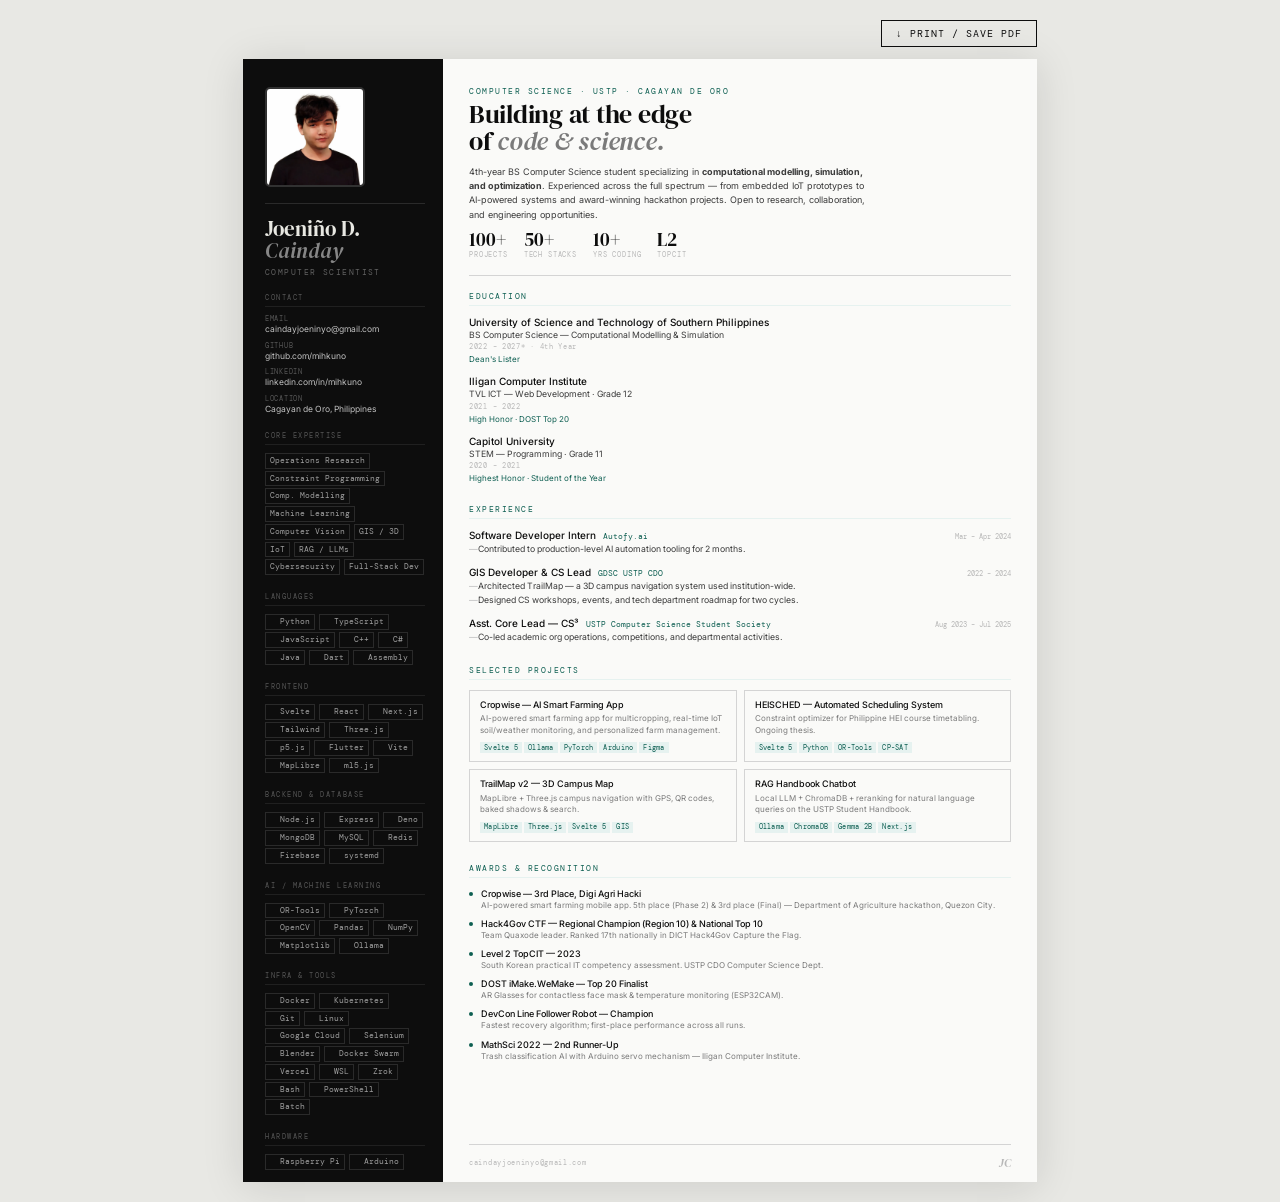
==== resume.html @ 8b51c8b5 "feat: add resume and stack" ====
<!DOCTYPE html>
<html lang="en">
<head>
<meta charset="UTF-8"/>
<meta name="viewport" content="width=device-width, initial-scale=1.0"/>
<title>Joeniño D. Cainday — Resume</title>
<!-- Favicon -->
  <link rel="icon" type="image/svg+xml" href="https://cdn.simpleicons.org/opslevel/black/white">

<link rel="preconnect" href="https://fonts.googleapis.com">
<link rel="preconnect" href="https://fonts.gstatic.com" crossorigin>
<link href="https://fonts.googleapis.com/css2?family=DM+Serif+Display:ital@0;1&family=DM+Mono:wght@300;400;500&family=Inter:wght@300;400;500;600&display=swap" rel="stylesheet">
<style>
  *, *::before, *::after { box-sizing: border-box; margin: 0; padding: 0; }
  :root {
    --ink: #0d0d0d;
    --ink-mid: #3a3a3a;
    --ink-soft: #7a7a7a;
    --ink-faint: #b8b8b8;
    --rule: #d4d4d4;
    --accent: #1a1a1a;
    --teal: #0e5f52;
    --teal-light: #e6f2f0;
    --paper: #fafaf8;
    --ff-serif: 'DM Serif Display', Georgia, serif;
--ff-sans: 'Inter', sans-serif;    --ff-mono: 'DM Mono', monospace;
  }
  @media print {
    @page { margin: 0; size: A4 portrait; }
    body { -webkit-print-color-adjust: exact; print-color-adjust: exact; }
    .no-print { display: none !important; }
    .page { box-shadow: none; height: 1050px !important; overflow: hidden; }
  }
  html { font-size: 10px; }
  body {
    background: #e8e8e4;
    font-family: var(--ff-sans);
    color: var(--ink);
    min-height: 100vh;
    display: flex;
    flex-direction: column;
    align-items: center;
    padding: 20px 10px;
    gap: 12px;
  }
  .util-bar {
    width: 794px;
    max-width: 100%;
    display: flex;
    justify-content: flex-end;
    gap: 10px;
  }
  .util-btn {
    font-family: var(--ff-mono);
    font-size: 10px;
    letter-spacing: 0.1em;
    text-transform: uppercase;
    padding: 6px 14px;
    border: 1px solid var(--ink);
    background: transparent;
    cursor: pointer;
    color: var(--ink);
    transition: background 0.15s, color 0.15s;
  }
  .util-btn:hover { background: var(--ink); color: #fff; }
  .page {
    width: 794px;
    max-width: 100%;
    height: 1123px;
    background: var(--paper);
    display: grid;
    grid-template-columns: 200px 1fr;
    position: relative;
    box-shadow: 0 4px 40px rgba(0,0,0,0.12);
    overflow: hidden;
  }
  .col-left {
    background: var(--ink);
    color: #e8e8e2;
    padding: 28px 18px 28px 22px;
    display: flex;
    flex-direction: column;
    gap: 16px;
  }
  .avatar-wrap {
    width: 100px;
    height: 100px;
    border-radius: 5px;
    /* border-radius: 50%; */
    overflow: hidden;
    border: 2px solid rgba(255,255,255,0.15);
    flex-shrink: 0;
  }
  .avatar-wrap img {
    width: 100%;
    height: 100%;
    object-fit: cover;
    display: block;
  }
  .name-block { border-top: 1px solid rgba(255,255,255,0.12); padding-top: 14px; }
  .name-first {
    font-family: var(--ff-serif);
    font-size: 21px;
    line-height: 1.05;
    font-weight: 400;
  }
  .name-last {
    font-family: var(--ff-serif);
    font-style: italic;
    font-size: 21px;
    line-height: 1.05;
    color: rgba(255,255,255,0.5);
  }
  .name-role {
    font-family: var(--ff-mono);
    font-size: 8px;
    letter-spacing: 0.18em;
    text-transform: uppercase;
    color: rgba(255,255,255,0.35);
    margin-top: 5px;
  }
  .l-section { display: flex; flex-direction: column; gap: 5px; }
  .l-label {
    font-family: var(--ff-mono);
    font-size: 7px;
    letter-spacing: 0.22em;
    text-transform: uppercase;
    color: rgba(255,255,255,0.3);
    border-bottom: 1px solid rgba(255,255,255,0.08);
    padding-bottom: 4px;
    margin-bottom: 2px;
  }

.skill-tag-l img {
  width: 7px;
  height: 7px;
}
  .contact-item { display: flex; flex-direction: column; gap: 1px; }
  .contact-key {
    font-family: var(--ff-mono);
    font-size: 7px;
    color: rgba(255,255,255,0.3);
    letter-spacing: 0.1em;
    text-transform: uppercase;
  }
  .contact-val {
    font-size: 8.5px;
    color: rgba(255,255,255,0.75);
    word-break: break-all;
    line-height: 1.35;
  }
  .contact-val a { color: inherit; text-decoration: none; }
  .skill-tag-l {
    display: inline-flex;
    align-items: center;
    gap: 3px;
    
    font-family: var(--ff-mono);
    font-size: 7.5px;
    padding: 2px 4px;
    border: 1px solid rgba(255,255,255,0.12);
    color: rgba(255,255,255,0.6);
    margin: 1px 1px 1px 0;
    line-height: 1.3;
  }
  .col-right {
    padding: 28px 26px 28px 26px;
    display: flex;
    flex-direction: column;
    gap: 0;
  }
  .intro {
    padding-bottom: 16px;
    border-bottom: 1px solid var(--rule);
    margin-bottom: 16px;
  }
  .intro-eyebrow {
    font-family: var(--ff-mono);
    font-size: 7.5px;
    letter-spacing: 0.2em;
    text-transform: uppercase;
    color: var(--teal);
    margin-bottom: 5px;
  }
  .intro-headline {
    font-family: var(--ff-serif);
    font-size: 26px;
    line-height: 1.05;
    font-weight: 400;
    letter-spacing: -0.01em;
    margin-bottom: 9px;
  }
  .intro-headline em { font-style: italic; color: var(--ink-soft); }
  .intro-bio {
    font-size: 9px;
    color: var(--ink-mid);
    line-height: 1.6;
    max-width: 400px;
  }
  .stats-row {
    display: flex;
    gap: 16px;
    margin-top: 8px;
  }
  .stat { display: flex; flex-direction: column; gap: 1px; }
  .stat-n {
    font-family: var(--ff-serif);
    font-size: 19px;
    line-height: 1;
    color: var(--ink);
  }
  .stat-l {
    font-family: var(--ff-mono);
    font-size: 7px;
    letter-spacing: 0.12em;
    text-transform: uppercase;
    color: var(--ink-faint);
  }
  .r-section { margin-bottom: 22px; }
  .r-label {
    font-family: var(--ff-mono);
    font-size: 7.5px;
    letter-spacing: 0.2em;
    text-transform: uppercase;
    color: var(--teal);
    border-bottom: 1px solid var(--teal-light);
    padding-bottom: 4px;
    margin-bottom: 10px;
  }
  .edu-item-r { margin-bottom: 11px; }
  .edu-item-r:last-child { margin-bottom: 0; }
  .edu-school-r {
    font-size: 10px;
    font-weight: 500;
    color: var(--ink);
    line-height: 1.3;
  }
  .edu-deg-r {
    font-size: 8.7px;
    color: var(--ink-mid);
    line-height: 1.4;
  }
  .edu-yr-r {
    font-family: var(--ff-mono);
    font-size: 7px;
    color: var(--ink-faint);
    letter-spacing: 0.1em;
    margin-top: 1px;
  }
  .edu-honor-r {
    font-size: 8px;
    color: var(--teal);
    margin-top: 3px;
  }
  .exp-entry { margin-bottom: 10px; }
  .exp-entry:last-child { margin-bottom: 0; }
  .exp-head { display: flex; align-items: baseline; gap: 7px; margin-bottom: 2px; }
  .exp-title { font-size: 10px; font-weight: 500; color: var(--ink); }
  .exp-co {
    font-family: var(--ff-mono);
    font-size: 8px;
    color: var(--teal);
  }
  .exp-dates {
    margin-left: auto;
    font-family: var(--ff-mono);
    font-size: 7px;
    color: var(--ink-faint);
    white-space: nowrap;
  }
  .exp-bullets {
    list-style: none;
    display: flex;
    flex-direction: column;
    gap: 1px;
  }
  .exp-bullets li {
    font-size: 8.7px;
    color: var(--ink-mid);
    line-height: 1.5;
    padding-left: 9px;
    position: relative;
  }
  .exp-bullets li::before {
    content: '—';
    position: absolute;
    left: 0;
    color: var(--ink-faint);
  }
  .projects-grid {
    display: grid;
    grid-template-columns: 1fr 1fr;
    gap: 7px;
  }
  .proj-card {
    border: 1px solid var(--rule);
    padding: 8px 10px;
    display: flex;
    flex-direction: column;
    gap: 3px;
  }
  .proj-title { font-size: 9px; font-weight: 500; line-height: 1.25; color: var(--ink); }
  .proj-desc {
    font-size: 8px;
    color: var(--ink-soft);
    line-height: 1.45;
  }
  .proj-stack {
    display: flex;
    flex-wrap: wrap;
    gap: 2px;
    margin-top: 3px;
  }
  .proj-pill {
    font-family: var(--ff-mono);
    font-size: 6.5px;
    padding: 1.5px 4px;
    background: var(--teal-light);
    color: var(--teal);
    letter-spacing: 0.04em;
  }
  .award-item {
    display: flex;
    gap: 8px;
    align-items: flex-start;
    margin-bottom: 7px;
  }
  .award-item:last-child { margin-bottom: 0; }
  .award-dot {
    width: 4px;
    height: 4px;
    border-radius: 50%;
    background: var(--teal);
    margin-top: 4px;
    flex-shrink: 0;
  }
  .award-body { display: flex; flex-direction: column; gap: 1px; }
  .award-title { font-size: 9px; font-weight: 500; color: var(--ink); }
  .award-sub { font-size: 8px; color: var(--ink-soft); line-height: 1.4; }
  .page-footer {
    display: flex;
    justify-content: space-between;
    align-items: center;
    border-top: 1px solid var(--rule);
    padding-top: 10px;
    margin-top: auto;
  }
  .footer-note {
    font-family: var(--ff-mono);
    font-size: 7px;
    color: var(--ink-faint);
    letter-spacing: 0.1em;
  }
  .footer-initials {
    font-family: var(--ff-serif);
    font-size: 12px;
    color: var(--ink-faint);
    font-style: italic;
  }
</style>
</head>
<body>
<div class="util-bar no-print">
  <button class="util-btn" onclick="window.print()">↓ Print / Save PDF</button>
</div>
<div class="page">
  <!-- LEFT COLUMN -->
  <div class="col-left">
    <div class="avatar-wrap">
      <!-- <img src="https://placehold.co/90x90/0d0d0d/e8e8e2?text=JC" alt="Joeniño D. Cainday" /> -->
      <img src="/public/000002.webp" alt="Joeniño D. Cainday" />
    </div>
    <div class="name-block">
      <div class="name-first">Joeniño D.</div>
      <div class="name-last">Cainday</div>
      <div class="name-role">Computer Scientist</div>
    </div>
    <div class="l-section">
      <div class="l-label">Contact</div>
      <div class="contact-item">
        <span class="contact-key">Email</span>
        <span class="contact-val"><a href="mailto:caindayjoeninyo@gmail.com">caindayjoeninyo@gmail.com</a></span>
      </div>
      <div class="contact-item">
        <span class="contact-key">GitHub</span>
        <span class="contact-val"><a href="https://github.com/mihkuno" target="_blank">github.com/mihkuno</a></span>
      </div>
      <div class="contact-item">
        <span class="contact-key">LinkedIn</span>
        <span class="contact-val"><a href="https://www.linkedin.com/in/mihkuno" target="_blank">linkedin.com/in/mihkuno</a></span>
      </div>
      <div class="contact-item">
        <span class="contact-key">Location</span>
        <span class="contact-val">Cagayan de Oro, Philippines</span>
      </div>
    </div>
<!-- Core Expertise (unchanged) -->
<div class="l-section">
  <div class="l-label">Core Expertise</div>
  <div>
    <span class="skill-tag-l">Operations Research</span>
    <span class="skill-tag-l">Constraint Programming</span>
    <span class="skill-tag-l">Comp. Modelling</span>
    <span class="skill-tag-l">Machine Learning</span>
    <span class="skill-tag-l">Computer Vision</span>
    <span class="skill-tag-l">GIS / 3D</span>
    <span class="skill-tag-l">IoT</span>
    <span class="skill-tag-l">RAG / LLMs</span>
    <span class="skill-tag-l">Cybersecurity</span>
    <span class="skill-tag-l">Full-Stack Dev</span>
  </div>
</div>

<!-- LANGUAGES -->
<div class="l-section">
  <div class="l-label">Languages</div>
  <div class="skills">
    <span class="skill-tag-l"><img src="https://cdn.jsdelivr.net/gh/devicons/devicon/icons/python/python-original.svg">Python</span>
    <span class="skill-tag-l"><img src="https://cdn.jsdelivr.net/gh/devicons/devicon/icons/typescript/typescript-original.svg">TypeScript</span>
    <span class="skill-tag-l"><img src="https://cdn.jsdelivr.net/gh/devicons/devicon/icons/javascript/javascript-original.svg">JavaScript</span>
    <span class="skill-tag-l"><img src="https://cdn.jsdelivr.net/gh/devicons/devicon/icons/cplusplus/cplusplus-original.svg">C++</span>
    <span class="skill-tag-l"><img src="https://cdn.jsdelivr.net/gh/devicons/devicon/icons/csharp/csharp-original.svg">C#</span>
    <span class="skill-tag-l"><img src="https://cdn.jsdelivr.net/gh/devicons/devicon/icons/java/java-original.svg">Java</span>
    <span class="skill-tag-l"><img src="https://cdn.jsdelivr.net/gh/devicons/devicon/icons/dart/dart-original.svg">Dart</span>
    <span class="skill-tag-l"><img src="https://cdn.jsdelivr.net/gh/devicons/devicon/icons/c/c-original.svg">Assembly</span>
  </div>
</div>

<!-- FRONTEND -->
<div class="l-section">
  <div class="l-label">Frontend</div>
  <div class="skills">
    <span class="skill-tag-l"><img src="https://cdn.jsdelivr.net/gh/devicons/devicon/icons/svelte/svelte-original.svg">Svelte</span>
    <span class="skill-tag-l"><img src="https://cdn.jsdelivr.net/gh/devicons/devicon/icons/react/react-original.svg">React</span>
    <span class="skill-tag-l"><img src="https://cdn.jsdelivr.net/gh/devicons/devicon/icons/nextjs/nextjs-original.svg">Next.js</span>
    <span class="skill-tag-l"><img src="https://cdn.jsdelivr.net/gh/devicons/devicon/icons/tailwindcss/tailwindcss-original.svg">Tailwind</span>
    <span class="skill-tag-l"><img src="https://cdn.simpleicons.org/three.js/black/white">Three.js</span>
    <span class="skill-tag-l"><img src="https://cdn.jsdelivr.net/gh/devicons/devicon/icons/p5js/p5js-original.svg">p5.js</span>
    <span class="skill-tag-l"><img src="https://cdn.jsdelivr.net/gh/devicons/devicon/icons/flutter/flutter-original.svg">Flutter</span>
    <span class="skill-tag-l"><img src="https://cdn.jsdelivr.net/gh/devicons/devicon/icons/vitejs/vitejs-original.svg">Vite</span>
    <span class="skill-tag-l"><img src="https://cdn.simpleicons.org/maplibre/black/white">MapLibre</span>
    <span class="skill-tag-l"><img src="https://cdn.jsdelivr.net/gh/devicons/devicon/icons/javascript/javascript-original.svg">ml5.js</span>
  </div>
</div>

<!-- BACKEND -->
<div class="l-section">
  <div class="l-label">Backend & Database</div>
  <div class="skills">
    <span class="skill-tag-l"><img src="https://cdn.jsdelivr.net/gh/devicons/devicon/icons/nodejs/nodejs-original.svg">Node.js</span>
    <span class="skill-tag-l"><img src="https://cdn.simpleicons.org/express/black/white">Express</span>
    <span class="skill-tag-l"><img src="https://cdn.simpleicons.org/deno/black/white">Deno</span>
    <span class="skill-tag-l"><img src="https://cdn.jsdelivr.net/gh/devicons/devicon/icons/mongodb/mongodb-original.svg">MongoDB</span>
    <span class="skill-tag-l"><img src="https://cdn.jsdelivr.net/gh/devicons/devicon/icons/mysql/mysql-original.svg">MySQL</span>
    <span class="skill-tag-l"><img src="https://cdn.jsdelivr.net/gh/devicons/devicon/icons/redis/redis-original.svg">Redis</span>
    <span class="skill-tag-l"><img src="https://cdn.jsdelivr.net/gh/devicons/devicon/icons/firebase/firebase-plain.svg">Firebase</span>
    <span class="skill-tag-l"><img src="https://cdn.jsdelivr.net/gh/devicons/devicon/icons/linux/linux-original.svg">systemd</span>
  </div>
</div>

<!-- AI / ML -->
<div class="l-section">
  <div class="l-label">AI / Machine Learning</div>
  <div class="skills">
    <span class="skill-tag-l"><img src="https://cdn.jsdelivr.net/gh/devicons/devicon/icons/google/google-original.svg">OR-Tools</span>
    <span class="skill-tag-l"><img src="https://cdn.jsdelivr.net/gh/devicons/devicon/icons/pytorch/pytorch-original.svg">PyTorch</span>
    <span class="skill-tag-l"><img src="https://cdn.jsdelivr.net/gh/devicons/devicon/icons/opencv/opencv-original.svg">OpenCV</span>
    <span class="skill-tag-l"><img src="https://cdn.jsdelivr.net/gh/devicons/devicon/icons/pandas/pandas-original.svg">Pandas</span>
    <span class="skill-tag-l"><img src="https://cdn.jsdelivr.net/gh/devicons/devicon/icons/numpy/numpy-original.svg">NumPy</span>
    <span class="skill-tag-l"><img src="https://cdn.jsdelivr.net/gh/devicons/devicon/icons/matplotlib/matplotlib-original.svg">Matplotlib</span>
    <span class="skill-tag-l"><img src="https://cdn.simpleicons.org/ollama/black/white">Ollama</span>
  </div>
</div>

<!-- INFRA -->
<div class="l-section">
  <div class="l-label">Infra & Tools</div>
  <div class="skills">
    <span class="skill-tag-l"><img src="https://cdn.jsdelivr.net/gh/devicons/devicon/icons/docker/docker-original.svg">Docker</span>
    <span class="skill-tag-l"><img src="https://cdn.jsdelivr.net/gh/devicons/devicon/icons/kubernetes/kubernetes-plain.svg">Kubernetes</span>
    <span class="skill-tag-l"><img src="https://cdn.jsdelivr.net/gh/devicons/devicon/icons/git/git-original.svg">Git</span>
    <span class="skill-tag-l"><img src="https://cdn.jsdelivr.net/gh/devicons/devicon/icons/linux/linux-original.svg">Linux</span>
    <span class="skill-tag-l"><img src="https://cdn.jsdelivr.net/gh/devicons/devicon/icons/googlecloud/googlecloud-original.svg">Google Cloud</span>
    <span class="skill-tag-l"><img src="https://cdn.jsdelivr.net/gh/devicons/devicon/icons/selenium/selenium-original.svg">Selenium</span>
    <span class="skill-tag-l"><img src="https://cdn.jsdelivr.net/gh/devicons/devicon/icons/blender/blender-original.svg">Blender</span>
    <span class="skill-tag-l"><img src="https://cdn.jsdelivr.net/gh/devicons/devicon/icons/docker/docker-original.svg">Docker Swarm</span>
    <span class="skill-tag-l"><img src="https://cdn.simpleicons.org/vercel/black/white">Vercel</span>
    <span class="skill-tag-l"><img src="https://cdn.jsdelivr.net/gh/devicons/devicon/icons/windows8/windows8-original.svg">WSL</span>
    <span class="skill-tag-l"><img src="https://cdn.jsdelivr.net/gh/devicons/devicon/icons/nginx/nginx-original.svg">Zrok</span>
    <span class="skill-tag-l"><img src="https://cdn.jsdelivr.net/gh/devicons/devicon/icons/bash/bash-original.svg">Bash</span>
    <span class="skill-tag-l"><img src="https://cdn.jsdelivr.net/gh/devicons/devicon/icons/powershell/powershell-original.svg">PowerShell</span>
    <span class="skill-tag-l"><img src="https://cdn.jsdelivr.net/gh/devicons/devicon/icons/windows8/windows8-original.svg">Batch</span>
  </div>
</div>

<!-- HARDWARE -->
<div class="l-section">
  <div class="l-label">Hardware</div>
  <div class="skills">
    <span class="skill-tag-l"><img src="https://cdn.jsdelivr.net/gh/devicons/devicon/icons/raspberrypi/raspberrypi-original.svg">Raspberry Pi</span>
    <span class="skill-tag-l"><img src="https://cdn.jsdelivr.net/gh/devicons/devicon/icons/arduino/arduino-original.svg">Arduino</span>
  </div>
</div>
  </div>
  <!-- RIGHT COLUMN -->
  <div class="col-right">
    <!-- Intro -->
    <div class="intro">
      <div class="intro-eyebrow">Computer Science · USTP · Cagayan de Oro</div>
      <div class="intro-headline">Building at the edge<br>of <em>code &amp; science.</em></div>
      <div class="intro-bio">
        4th-year BS Computer Science student specializing in <strong>computational modelling, simulation,
        and optimization</strong>. Experienced across the full spectrum — from embedded IoT prototypes
        to AI-powered systems and award-winning hackathon projects. Open to research, collaboration,
        and engineering opportunities.
      </div>
      <div class="stats-row">
        <div class="stat"><div class="stat-n">100+</div><div class="stat-l">Projects</div></div>
        <div class="stat"><div class="stat-n">50+</div><div class="stat-l">Tech Stacks</div></div>
        <div class="stat"><div class="stat-n">10+</div><div class="stat-l">Yrs Coding</div></div>
        <div class="stat"><div class="stat-n">L2</div><div class="stat-l">TopCIT</div></div>
      </div>
    </div>
    <!-- EDUCATION -->
    <div class="r-section">
      <div class="r-label">Education</div>
      <div class="edu-item-r">
        <div class="edu-school-r">University of Science and Technology of Southern Philippines</div>
        <div class="edu-deg-r">BS Computer Science — Computational Modelling &amp; Simulation</div>
        <div class="edu-yr-r">2022 – 2027* · 4th Year</div>
        <div class="edu-honor-r">Dean's Lister</div>
      </div>
      <div class="edu-item-r">
        <div class="edu-school-r">Iligan Computer Institute</div>
        <div class="edu-deg-r">TVL ICT — Web Development · Grade 12</div>
        <div class="edu-yr-r">2021 – 2022</div>
        <div class="edu-honor-r">High Honor · DOST Top 20</div>
      </div>
      <div class="edu-item-r">
        <div class="edu-school-r">Capitol University</div>
        <div class="edu-deg-r">STEM — Programming · Grade 11</div>
        <div class="edu-yr-r">2020 – 2021</div>
        <div class="edu-honor-r">Highest Honor · Student of the Year</div>
      </div>
    </div>
    <!-- Experience -->
    <div class="r-section">
      <div class="r-label">Experience</div>
      <div class="exp-entry">
        <div class="exp-head">
          <div class="exp-title">Software Developer Intern</div>
          <div class="exp-co">Autofy.ai</div>
          <div class="exp-dates">Mar – Apr 2024</div>
        </div>
        <ul class="exp-bullets">
          <li>Contributed to production-level AI automation tooling for 2 months.</li>
        </ul>
      </div>
      <div class="exp-entry">
        <div class="exp-head">
          <div class="exp-title">GIS Developer &amp; CS Lead</div>
          <div class="exp-co">GDSC USTP CDO</div>
          <div class="exp-dates">2022 – 2024</div>
        </div>
        <ul class="exp-bullets">
          <li>Architected TrailMap — a 3D campus navigation system used institution-wide.</li>
          <li>Designed CS workshops, events, and tech department roadmap for two cycles.</li>
        </ul>
      </div>
      <div class="exp-entry">
        <div class="exp-head">
          <div class="exp-title">Asst. Core Lead — CS³</div>
          <div class="exp-co">USTP Computer Science Student Society</div>
          <div class="exp-dates">Aug 2023 – Jul 2025</div>
        </div>
        <ul class="exp-bullets">
          <li>Co-led academic org operations, competitions, and departmental activities.</li>
        </ul>
      </div>
    </div>
    <!-- Selected Projects -->
    <div class="r-section">
      <div class="r-label">Selected Projects</div>
      <div class="projects-grid">
        <div class="proj-card">
          <div class="proj-title">Cropwise — AI Smart Farming App</div>
          <div class="proj-desc">AI-powered smart farming app for multicropping, real-time IoT soil/weather monitoring, and personalized farm management.</div>
          <div class="proj-stack">
            <span class="proj-pill">Svelte 5</span>
            <span class="proj-pill">Ollama</span>
            <span class="proj-pill">PyTorch</span>
            <span class="proj-pill">Arduino</span>
            <span class="proj-pill">Figma</span>
          </div>
        </div>
        <div class="proj-card">
          <div class="proj-title">HEISCHED — Automated Scheduling System</div>
          <div class="proj-desc">Constraint optimizer for Philippine HEI course timetabling. Ongoing thesis.</div>
          <div class="proj-stack">
            <span class="proj-pill">Svelte 5</span>
            <span class="proj-pill">Python</span>
            <span class="proj-pill">OR-Tools</span>
            <span class="proj-pill">CP-SAT</span>
          </div>
        </div>
        <div class="proj-card">
          <div class="proj-title">TrailMap v2 — 3D Campus Map</div>
          <div class="proj-desc">MapLibre + Three.js campus navigation with GPS, QR codes, baked shadows &amp; search.</div>
          <div class="proj-stack">
            <span class="proj-pill">MapLibre</span>
            <span class="proj-pill">Three.js</span>
            <span class="proj-pill">Svelte 5</span>
            <span class="proj-pill">GIS</span>
          </div>
        </div>
        <div class="proj-card">
          <div class="proj-title">RAG Handbook Chatbot</div>
          <div class="proj-desc">Local LLM + ChromaDB + reranking for natural language queries on the USTP Student Handbook.</div>
          <div class="proj-stack">
            <span class="proj-pill">Ollama</span>
            <span class="proj-pill">ChromaDB</span>
            <span class="proj-pill">Gemma 2B</span>
            <span class="proj-pill">Next.js</span>
          </div>
        </div>
      </div>
    </div>
    <!-- Awards & Recognition -->
    <div class="r-section">
      <div class="r-label">Awards &amp; Recognition</div>
      <div class="award-item">
        <div class="award-dot"></div>
        <div class="award-body">
          <div class="award-title">Cropwise — 3rd Place, Digi Agri Hacki</div>
          <div class="award-sub">AI-powered smart farming mobile app. 5th place (Phase 2) &amp; 3rd place (Final) — Department of Agriculture hackathon, Quezon City.</div>
        </div>
      </div>
      <div class="award-item">
        <div class="award-dot"></div>
        <div class="award-body">
          <div class="award-title">Hack4Gov CTF — Regional Champion (Region 10) &amp; National Top 10</div>
          <div class="award-sub">Team Quaxode leader. Ranked 17th nationally in DICT Hack4Gov Capture the Flag.</div>
        </div>
      </div>
      <div class="award-item">
        <div class="award-dot"></div>
        <div class="award-body">
          <div class="award-title">Level 2 TopCIT — 2023</div>
          <div class="award-sub">South Korean practical IT competency assessment. USTP CDO Computer Science Dept.</div>
        </div>
      </div>
      <div class="award-item">
        <div class="award-dot"></div>
        <div class="award-body">
          <div class="award-title">DOST iMake.WeMake — Top 20 Finalist</div>
          <div class="award-sub">AR Glasses for contactless face mask &amp; temperature monitoring (ESP32CAM).</div>
        </div>
      </div>
      <div class="award-item">
        <div class="award-dot"></div>
        <div class="award-body">
          <div class="award-title">DevCon Line Follower Robot — Champion</div>
          <div class="award-sub">Fastest recovery algorithm; first-place performance across all runs.</div>
        </div>
      </div>
      <div class="award-item">
        <div class="award-dot"></div>
        <div class="award-body">
          <div class="award-title">MathSci 2022 — 2nd Runner-Up</div>
          <div class="award-sub">Trash classification AI with Arduino servo mechanism — Iligan Computer Institute.</div>
        </div>
      </div>
    </div>
    <!-- Footer -->
    <div class="page-footer">
      <div class="footer-note">caindayjoeninyo@gmail.com</div>
      <div class="footer-initials">JC</div>
    </div>
  </div>
</div>
</body>
</html>
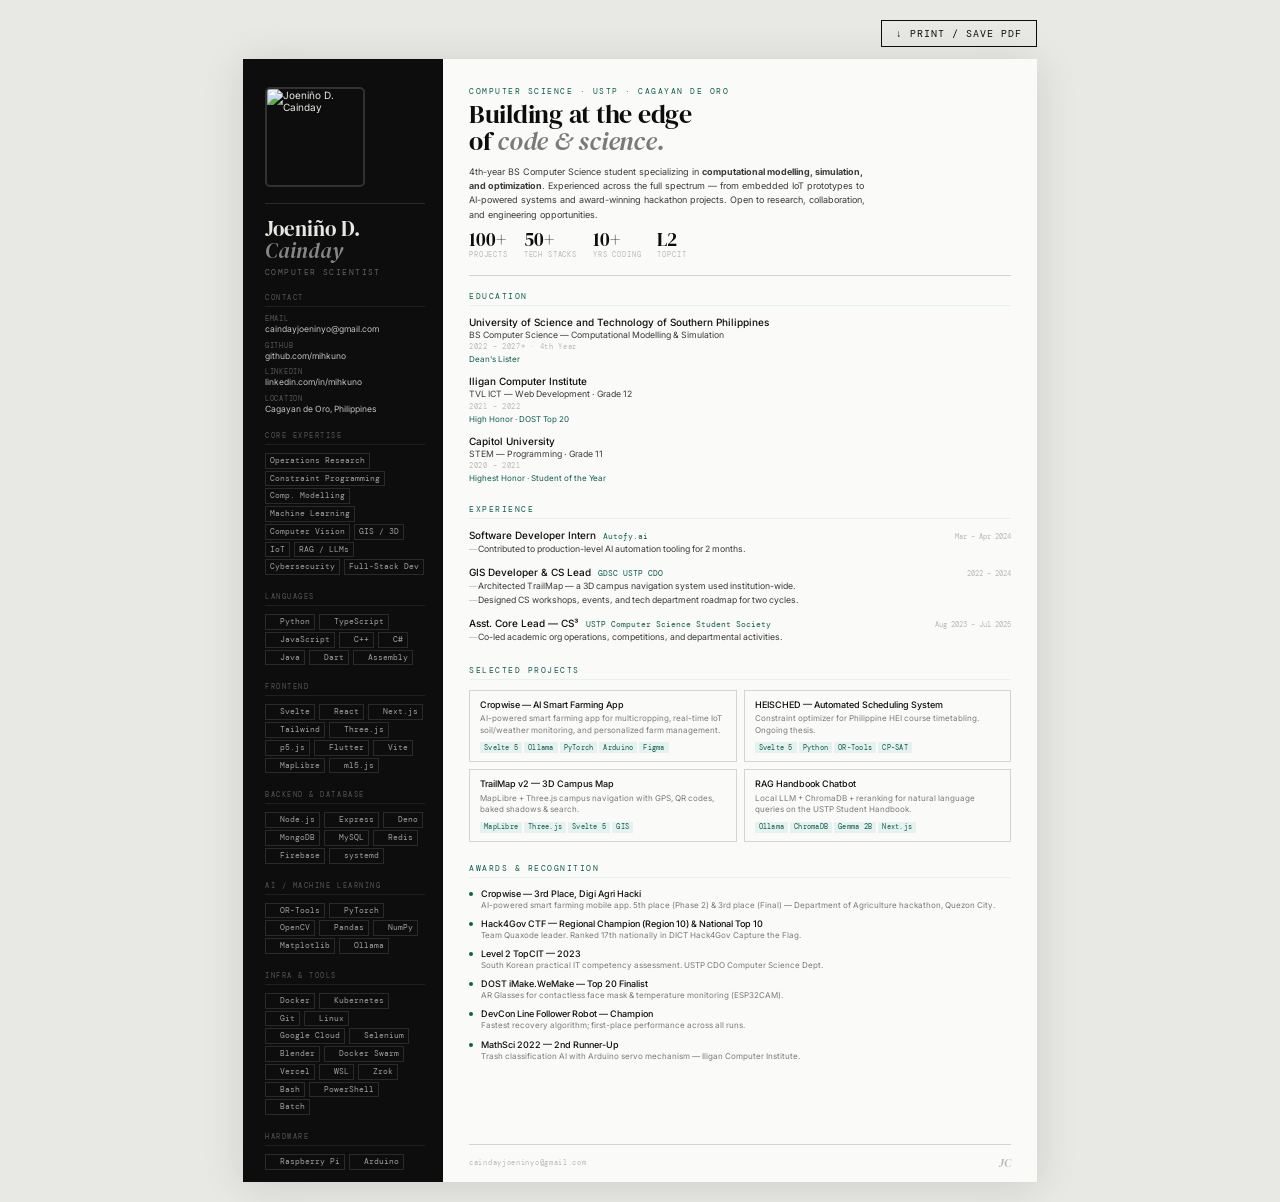
==== commit a3a7d982: "fix: media root url" ====
--- a/resume.html
+++ b/resume.html
@@ -368,7 +368,7 @@
   <div class="col-left">
     <div class="avatar-wrap">
       <!-- <img src="https://placehold.co/90x90/0d0d0d/e8e8e2?text=JC" alt="Joeniño D. Cainday" /> -->
-      <img src="/public/000002.webp" alt="Joeniño D. Cainday" />
+      <img src="/PORTFOLIO/public/000002.webp" alt="Joeniño D. Cainday" />
     </div>
     <div class="name-block">
       <div class="name-first">Joeniño D.</div>
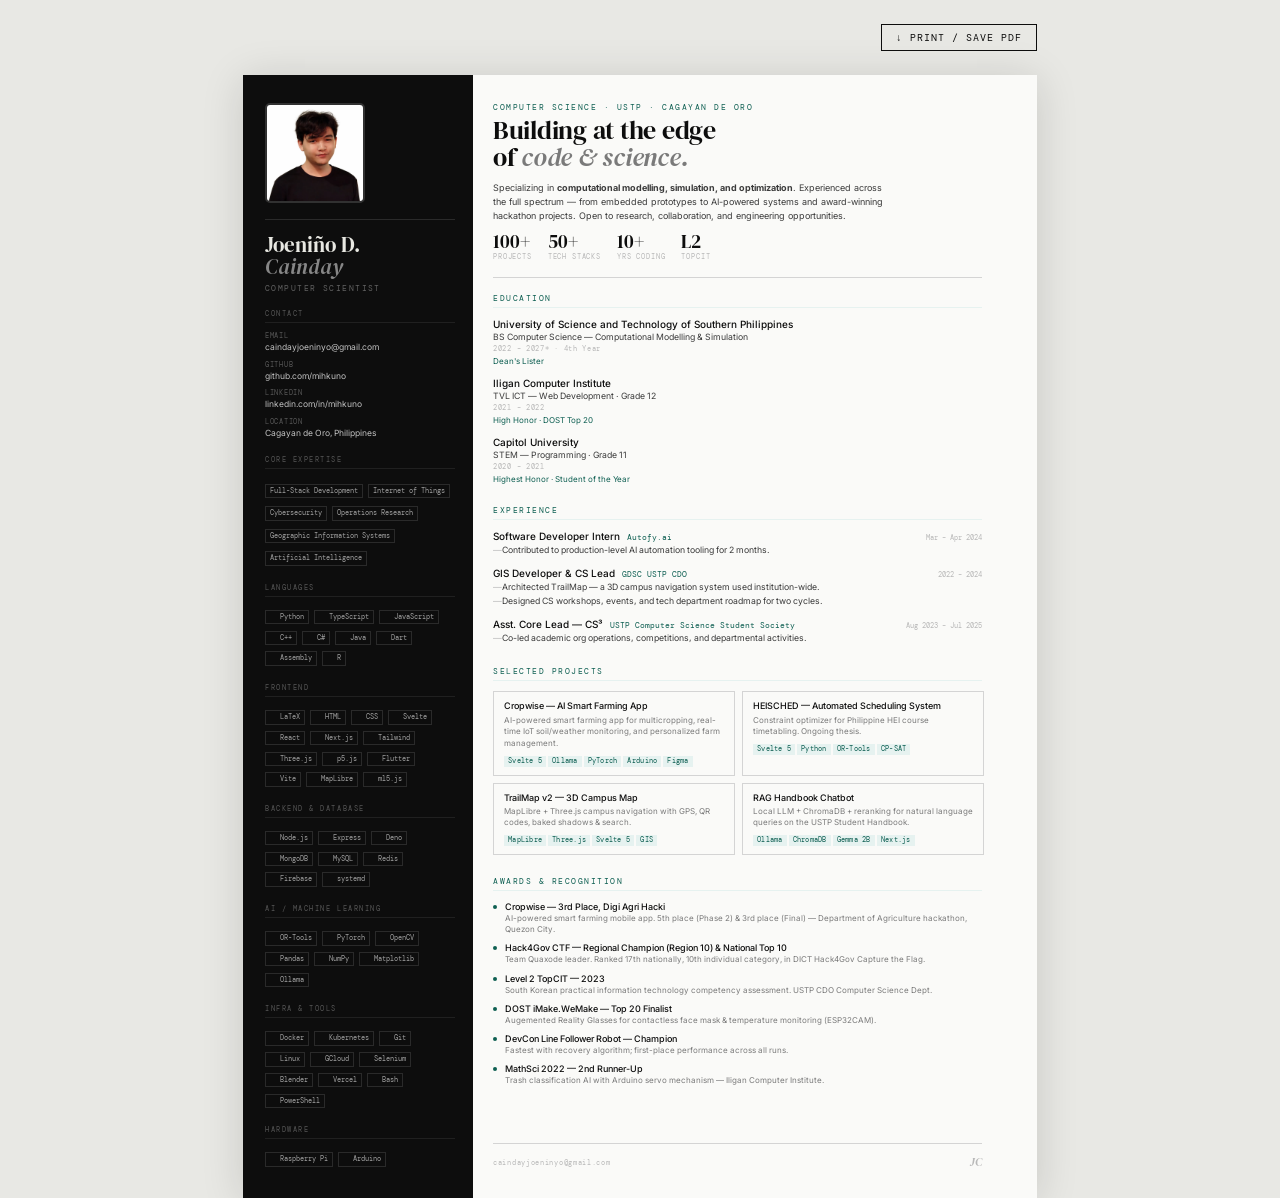
==== commit 1ec7e6e2: "fix: responsive static content positions" ====
--- a/resume.html
+++ b/resume.html
@@ -4,679 +4,489 @@
 <meta charset="UTF-8"/>
 <meta name="viewport" content="width=device-width, initial-scale=1.0"/>
 <title>Joeniño D. Cainday — Resume</title>
-<!-- Favicon -->
-  <link rel="icon" type="image/svg+xml" href="https://cdn.simpleicons.org/opslevel/black/white">
-
+<link rel="icon" type="image/svg+xml" href="https://cdn.simpleicons.org/opslevel/black/white">
 <link rel="preconnect" href="https://fonts.googleapis.com">
 <link rel="preconnect" href="https://fonts.gstatic.com" crossorigin>
 <link href="https://fonts.googleapis.com/css2?family=DM+Serif+Display:ital@0;1&family=DM+Mono:wght@300;400;500&family=Inter:wght@300;400;500;600&display=swap" rel="stylesheet">
 <style>
-  *, *::before, *::after { box-sizing: border-box; margin: 0; padding: 0; }
-  :root {
-    --ink: #0d0d0d;
-    --ink-mid: #3a3a3a;
-    --ink-soft: #7a7a7a;
-    --ink-faint: #b8b8b8;
-    --rule: #d4d4d4;
-    --accent: #1a1a1a;
-    --teal: #0e5f52;
-    --teal-light: #e6f2f0;
-    --paper: #fafaf8;
-    --ff-serif: 'DM Serif Display', Georgia, serif;
---ff-sans: 'Inter', sans-serif;    --ff-mono: 'DM Mono', monospace;
-  }
-  @media print {
-    @page { margin: 0; size: A4 portrait; }
-    body { -webkit-print-color-adjust: exact; print-color-adjust: exact; }
-    .no-print { display: none !important; }
-    .page { box-shadow: none; height: 1050px !important; overflow: hidden; }
-  }
-  html { font-size: 10px; }
-  body {
-    background: #e8e8e4;
-    font-family: var(--ff-sans);
-    color: var(--ink);
-    min-height: 100vh;
-    display: flex;
-    flex-direction: column;
-    align-items: center;
-    padding: 20px 10px;
-    gap: 12px;
-  }
-  .util-bar {
-    width: 794px;
-    max-width: 100%;
-    display: flex;
-    justify-content: flex-end;
-    gap: 10px;
-  }
-  .util-btn {
-    font-family: var(--ff-mono);
-    font-size: 10px;
-    letter-spacing: 0.1em;
-    text-transform: uppercase;
-    padding: 6px 14px;
-    border: 1px solid var(--ink);
-    background: transparent;
-    cursor: pointer;
-    color: var(--ink);
-    transition: background 0.15s, color 0.15s;
-  }
-  .util-btn:hover { background: var(--ink); color: #fff; }
-  .page {
-    width: 794px;
-    max-width: 100%;
-    height: 1123px;
-    background: var(--paper);
-    display: grid;
-    grid-template-columns: 200px 1fr;
-    position: relative;
-    box-shadow: 0 4px 40px rgba(0,0,0,0.12);
-    overflow: hidden;
-  }
-  .col-left {
-    background: var(--ink);
-    color: #e8e8e2;
-    padding: 28px 18px 28px 22px;
-    display: flex;
-    flex-direction: column;
-    gap: 16px;
-  }
-  .avatar-wrap {
-    width: 100px;
-    height: 100px;
-    border-radius: 5px;
-    /* border-radius: 50%; */
-    overflow: hidden;
-    border: 2px solid rgba(255,255,255,0.15);
-    flex-shrink: 0;
-  }
-  .avatar-wrap img {
-    width: 100%;
-    height: 100%;
-    object-fit: cover;
-    display: block;
-  }
-  .name-block { border-top: 1px solid rgba(255,255,255,0.12); padding-top: 14px; }
-  .name-first {
-    font-family: var(--ff-serif);
-    font-size: 21px;
-    line-height: 1.05;
-    font-weight: 400;
-  }
-  .name-last {
-    font-family: var(--ff-serif);
-    font-style: italic;
-    font-size: 21px;
-    line-height: 1.05;
-    color: rgba(255,255,255,0.5);
-  }
-  .name-role {
-    font-family: var(--ff-mono);
-    font-size: 8px;
-    letter-spacing: 0.18em;
-    text-transform: uppercase;
-    color: rgba(255,255,255,0.35);
-    margin-top: 5px;
-  }
-  .l-section { display: flex; flex-direction: column; gap: 5px; }
-  .l-label {
-    font-family: var(--ff-mono);
-    font-size: 7px;
-    letter-spacing: 0.22em;
-    text-transform: uppercase;
-    color: rgba(255,255,255,0.3);
-    border-bottom: 1px solid rgba(255,255,255,0.08);
-    padding-bottom: 4px;
-    margin-bottom: 2px;
-  }
-
-.skill-tag-l img {
-  width: 7px;
-  height: 7px;
-}
-  .contact-item { display: flex; flex-direction: column; gap: 1px; }
-  .contact-key {
-    font-family: var(--ff-mono);
-    font-size: 7px;
-    color: rgba(255,255,255,0.3);
-    letter-spacing: 0.1em;
-    text-transform: uppercase;
-  }
-  .contact-val {
-    font-size: 8.5px;
-    color: rgba(255,255,255,0.75);
-    word-break: break-all;
-    line-height: 1.35;
-  }
-  .contact-val a { color: inherit; text-decoration: none; }
-  .skill-tag-l {
-    display: inline-flex;
-    align-items: center;
-    gap: 3px;
-    
-    font-family: var(--ff-mono);
-    font-size: 7.5px;
-    padding: 2px 4px;
-    border: 1px solid rgba(255,255,255,0.12);
-    color: rgba(255,255,255,0.6);
-    margin: 1px 1px 1px 0;
-    line-height: 1.3;
-  }
-  .col-right {
-    padding: 28px 26px 28px 26px;
-    display: flex;
-    flex-direction: column;
-    gap: 0;
-  }
-  .intro {
-    padding-bottom: 16px;
-    border-bottom: 1px solid var(--rule);
-    margin-bottom: 16px;
-  }
-  .intro-eyebrow {
-    font-family: var(--ff-mono);
-    font-size: 7.5px;
-    letter-spacing: 0.2em;
-    text-transform: uppercase;
-    color: var(--teal);
-    margin-bottom: 5px;
-  }
-  .intro-headline {
-    font-family: var(--ff-serif);
-    font-size: 26px;
-    line-height: 1.05;
-    font-weight: 400;
-    letter-spacing: -0.01em;
-    margin-bottom: 9px;
-  }
-  .intro-headline em { font-style: italic; color: var(--ink-soft); }
-  .intro-bio {
-    font-size: 9px;
-    color: var(--ink-mid);
-    line-height: 1.6;
-    max-width: 400px;
-  }
-  .stats-row {
-    display: flex;
-    gap: 16px;
-    margin-top: 8px;
-  }
-  .stat { display: flex; flex-direction: column; gap: 1px; }
-  .stat-n {
-    font-family: var(--ff-serif);
-    font-size: 19px;
-    line-height: 1;
-    color: var(--ink);
-  }
-  .stat-l {
-    font-family: var(--ff-mono);
-    font-size: 7px;
-    letter-spacing: 0.12em;
-    text-transform: uppercase;
-    color: var(--ink-faint);
-  }
-  .r-section { margin-bottom: 22px; }
-  .r-label {
-    font-family: var(--ff-mono);
-    font-size: 7.5px;
-    letter-spacing: 0.2em;
-    text-transform: uppercase;
-    color: var(--teal);
-    border-bottom: 1px solid var(--teal-light);
-    padding-bottom: 4px;
-    margin-bottom: 10px;
-  }
-  .edu-item-r { margin-bottom: 11px; }
-  .edu-item-r:last-child { margin-bottom: 0; }
-  .edu-school-r {
-    font-size: 10px;
-    font-weight: 500;
-    color: var(--ink);
-    line-height: 1.3;
-  }
-  .edu-deg-r {
-    font-size: 8.7px;
-    color: var(--ink-mid);
-    line-height: 1.4;
-  }
-  .edu-yr-r {
-    font-family: var(--ff-mono);
-    font-size: 7px;
-    color: var(--ink-faint);
-    letter-spacing: 0.1em;
-    margin-top: 1px;
-  }
-  .edu-honor-r {
-    font-size: 8px;
-    color: var(--teal);
-    margin-top: 3px;
-  }
-  .exp-entry { margin-bottom: 10px; }
-  .exp-entry:last-child { margin-bottom: 0; }
-  .exp-head { display: flex; align-items: baseline; gap: 7px; margin-bottom: 2px; }
-  .exp-title { font-size: 10px; font-weight: 500; color: var(--ink); }
-  .exp-co {
-    font-family: var(--ff-mono);
-    font-size: 8px;
-    color: var(--teal);
-  }
-  .exp-dates {
-    margin-left: auto;
-    font-family: var(--ff-mono);
-    font-size: 7px;
-    color: var(--ink-faint);
-    white-space: nowrap;
-  }
-  .exp-bullets {
-    list-style: none;
-    display: flex;
-    flex-direction: column;
-    gap: 1px;
-  }
-  .exp-bullets li {
-    font-size: 8.7px;
-    color: var(--ink-mid);
-    line-height: 1.5;
-    padding-left: 9px;
-    position: relative;
-  }
-  .exp-bullets li::before {
-    content: '—';
-    position: absolute;
-    left: 0;
-    color: var(--ink-faint);
-  }
-  .projects-grid {
-    display: grid;
-    grid-template-columns: 1fr 1fr;
-    gap: 7px;
-  }
-  .proj-card {
-    border: 1px solid var(--rule);
-    padding: 8px 10px;
-    display: flex;
-    flex-direction: column;
-    gap: 3px;
-  }
-  .proj-title { font-size: 9px; font-weight: 500; line-height: 1.25; color: var(--ink); }
-  .proj-desc {
-    font-size: 8px;
-    color: var(--ink-soft);
-    line-height: 1.45;
-  }
-  .proj-stack {
-    display: flex;
-    flex-wrap: wrap;
-    gap: 2px;
-    margin-top: 3px;
-  }
-  .proj-pill {
-    font-family: var(--ff-mono);
-    font-size: 6.5px;
-    padding: 1.5px 4px;
-    background: var(--teal-light);
-    color: var(--teal);
-    letter-spacing: 0.04em;
-  }
-  .award-item {
-    display: flex;
-    gap: 8px;
-    align-items: flex-start;
-    margin-bottom: 7px;
-  }
-  .award-item:last-child { margin-bottom: 0; }
-  .award-dot {
-    width: 4px;
-    height: 4px;
-    border-radius: 50%;
-    background: var(--teal);
-    margin-top: 4px;
-    flex-shrink: 0;
-  }
-  .award-body { display: flex; flex-direction: column; gap: 1px; }
-  .award-title { font-size: 9px; font-weight: 500; color: var(--ink); }
-  .award-sub { font-size: 8px; color: var(--ink-soft); line-height: 1.4; }
-  .page-footer {
-    display: flex;
-    justify-content: space-between;
-    align-items: center;
-    border-top: 1px solid var(--rule);
-    padding-top: 10px;
-    margin-top: auto;
-  }
-  .footer-note {
-    font-family: var(--ff-mono);
-    font-size: 7px;
-    color: var(--ink-faint);
-    letter-spacing: 0.1em;
-  }
-  .footer-initials {
-    font-family: var(--ff-serif);
-    font-size: 12px;
-    color: var(--ink-faint);
-    font-style: italic;
-  }
+*, *::before, *::after { box-sizing: border-box; margin: 0; padding: 0; }
+
+:root {
+  --ink: #0d0d0d; --ink-mid: #3a3a3a; --ink-soft: #7a7a7a; --ink-faint: #b8b8b8;
+  --rule: #d4d4d4; --teal: #0e5f52; --teal-light: #e6f2f0; --paper: #fafaf8;
+  --ff-serif: 'DM Serif Display', Georgia, serif;
+  --ff-sans: 'Inter', sans-serif;
+  --ff-mono: 'DM Mono', monospace;
+}
+
+/* ── PRINT ── */
+@media print {
+  @page { margin: 0; size: A4 portrait; }
+  html, body { width: 794px !important; height: 1123px !important; overflow: hidden !important; background: white !important; }
+  .no-print { display: none !important; }
+  #outer { padding: 0 !important; background: white !important; min-height: 0 !important; }
+  #page-wrap { transform: none !important; }
+  #spacer { display: none !important; }
+  .page { box-shadow: none !important; -webkit-print-color-adjust: exact; print-color-adjust: exact; }
+}
+
+/* ── SCREEN ── */
+html, body { background: #e8e8e4; font-family: var(--ff-sans); color: var(--ink); }
+body { overflow-x: hidden; overflow-y: auto; min-height: 100vh; }
+
+#outer {
+  min-height: 100vh;
+  padding: 24px 0 48px;
+  display: flex;
+  flex-direction: column;
+  align-items: center;
+  gap: 12px;
+  position: relative;
+}
+
+#util-bar {
+  display: flex;
+  justify-content: flex-end;
+  gap: 10px;
+  width: 794px; /* overridden by JS */
+  flex-shrink: 0;
+}
+.util-btn {
+  font-family: var(--ff-mono); font-size: 10px; letter-spacing: 0.1em;
+  text-transform: uppercase; padding: 6px 14px;
+  border: 1px solid var(--ink); background: transparent;
+  cursor: pointer; color: var(--ink); transition: background .15s, color .15s;
+}
+.util-btn:hover { background: var(--ink); color: #fff; }
+
+/*
+  #page-wrap is transform-only — it never participates in layout sizing.
+  #spacer (a flex sibling) is given height = PAGE_H * scale by JS
+  so the outer div scrolls correctly.
+  transform-origin: top left + translateX(tx) centers the scaled page.
+*/
+#page-wrap {
+  transform-origin: top left;
+  flex-shrink: 0;
+  width: 794px;
+  height: 0;
+  overflow: visible;
+  align-self: flex-start; /* prevents flexbox from stretching it */
+}
+#spacer { flex-shrink: 0; width: 1px; align-self: flex-start; }
+
+/* ══ THE PAGE — hard-locked 794×1123, never reflows ══ */
+.page {
+  width: 794px !important; min-width: 794px !important; max-width: 794px !important;
+  height: 1123px !important; min-height: 1123px !important; max-height: 1123px !important;
+  background: var(--paper);
+  display: grid;
+  grid-template-columns: 200px 594px;
+  grid-template-rows: 1123px;
+  position: relative;
+  box-shadow: 0 4px 40px rgba(0,0,0,0.14);
+  overflow: hidden;
+}
+
+/* ══ LEFT COLUMN ══ */
+.col-left {
+  width: 230px !important; min-width: 230px !important; max-width: 230px !important;
+  height: 1123px !important; overflow: hidden !important;
+  background: var(--ink); color: #e8e8e2;
+  padding: 28px 18px 28px 22px;
+  display: flex; flex-direction: column; gap: 16px;
+}
+.avatar-wrap { width: 100px; height: 100px; border-radius: 5px; overflow: hidden; border: 2px solid rgba(255,255,255,0.15); flex-shrink: 0; }
+.avatar-wrap img { width: 100%; height: 100%; object-fit: cover; display: block; }
+.name-block { border-top: 1px solid rgba(255,255,255,0.12); padding-top: 14px; flex-shrink: 0; }
+.name-first { font-family: var(--ff-serif); font-size: 21px; line-height: 1.05; white-space: nowrap; }
+.name-last { font-family: var(--ff-serif); font-style: italic; font-size: 21px; line-height: 1.05; color: rgba(255,255,255,0.5); white-space: nowrap; }
+.name-role { font-family: var(--ff-mono); font-size: 8px; letter-spacing: 0.18em; text-transform: uppercase; color: rgba(255,255,255,0.35); margin-top: 5px; white-space: nowrap; }
+.l-section { display: flex; flex-direction: column; gap: 6px; flex-shrink: 0; }
+.l-label { font-family: var(--ff-mono); font-size: 7px; letter-spacing: 0.22em; text-transform: uppercase; color: rgba(255,255,255,0.3); border-bottom: 1px solid rgba(255,255,255,0.08); padding-bottom: 4px; margin-bottom: 2px; white-space: nowrap; }
+.contact-item { display: flex; flex-direction: column; gap: 2px; }
+.contact-key { font-family: var(--ff-mono); font-size: 7px; color: rgba(255,255,255,0.3); letter-spacing: 0.1em; text-transform: uppercase; white-space: nowrap; }
+.contact-val { font-size: 8.5px; color: rgba(255,255,255,0.75); word-break: break-all; line-height: 1.35; }
+.contact-val a { color: inherit; text-decoration: none; }
+.skill-tag-l { display: inline-flex; align-items: center; gap: 3px; font-family: var(--ff-mono); font-size: 6.5px; padding: 2px 4px; border: 1px solid rgba(255,255,255,0.12); color: rgba(255,255,255,0.6); margin: 1px 1px 1px 0; line-height: 1.3; white-space: nowrap; }
+.skill-tag-l img { width: 7px; height: 7px; flex-shrink: 0; }
+
+/* ══ RIGHT COLUMN ══ */
+.col-right {
+  width: 569px !important; min-width: 569px !important; max-width: 569px !important;
+  height: 1123px !important; overflow: hidden !important;
+  padding: 28px 40px; margin-left: 10px; display: flex; flex-direction: column; gap: 0;
+}
+.intro { padding-bottom: 16px; border-bottom: 1px solid var(--rule); margin-bottom: 16px; flex-shrink: 0; }
+.intro-eyebrow { font-family: var(--ff-mono); font-size: 7.5px; letter-spacing: 0.2em; text-transform: uppercase; color: var(--teal); margin-bottom: 5px; white-space: nowrap; }
+.intro-headline { font-family: var(--ff-serif); font-size: 26px; line-height: 1.05; font-weight: 400; letter-spacing: -0.01em; margin-bottom: 9px; }
+.intro-headline em { font-style: italic; color: var(--ink-soft); }
+.intro-bio { font-size: 9px; color: var(--ink-mid); line-height: 1.6; width: 400px; }
+.stats-row { display: flex; gap: 16px; margin-top: 8px; }
+.stat { display: flex; flex-direction: column; gap: 1px; }
+.stat-n { font-family: var(--ff-serif); font-size: 19px; line-height: 1; color: var(--ink); white-space: nowrap; }
+.stat-l { font-family: var(--ff-mono); font-size: 7px; letter-spacing: 0.12em; text-transform: uppercase; color: var(--ink-faint); white-space: nowrap; }
+.r-section { margin-bottom: 22px; flex-shrink: 0; }
+.r-label { font-family: var(--ff-mono); font-size: 7.5px; letter-spacing: 0.2em; text-transform: uppercase; color: var(--teal); border-bottom: 1px solid var(--teal-light); padding-bottom: 4px; margin-bottom: 10px; white-space: nowrap; }
+.edu-item-r { margin-bottom: 11px; }
+.edu-item-r:last-child { margin-bottom: 0; }
+.edu-school-r { font-size: 10px; font-weight: 500; color: var(--ink); line-height: 1.3; }
+.edu-deg-r { font-size: 8.7px; color: var(--ink-mid); line-height: 1.4; }
+.edu-yr-r { font-family: var(--ff-mono); font-size: 7px; color: var(--ink-faint); letter-spacing: 0.1em; margin-top: 1px; white-space: nowrap; }
+.edu-honor-r { font-size: 8px; color: var(--teal); margin-top: 3px; }
+.exp-entry { margin-bottom: 10px; }
+.exp-entry:last-child { margin-bottom: 0; }
+.exp-head { display: flex; align-items: baseline; gap: 7px; margin-bottom: 2px; }
+.exp-title { font-size: 10px; font-weight: 500; color: var(--ink); white-space: nowrap; }
+.exp-co { font-family: var(--ff-mono); font-size: 8px; color: var(--teal); white-space: nowrap; overflow: hidden; text-overflow: ellipsis; }
+.exp-dates { margin-left: auto; font-family: var(--ff-mono); font-size: 7px; color: var(--ink-faint); white-space: nowrap; }
+.exp-bullets { list-style: none; display: flex; flex-direction: column; gap: 1px; }
+.exp-bullets li { font-size: 8.7px; color: var(--ink-mid); line-height: 1.5; padding-left: 9px; position: relative; }
+.exp-bullets li::before { content: '—'; position: absolute; left: 0; color: var(--ink-faint); }
+.projects-grid { display: grid; grid-template-columns: 242px 242px; gap: 7px; }
+.proj-card { border: 1px solid var(--rule); padding: 8px 10px; display: flex; flex-direction: column; gap: 3px; width: 242px; overflow: hidden; }
+.proj-title { font-size: 9px; font-weight: 500; line-height: 1.25; color: var(--ink); }
+.proj-desc { font-size: 8px; color: var(--ink-soft); line-height: 1.45; }
+.proj-stack { display: flex; flex-wrap: wrap; gap: 2px; margin-top: 3px; }
+.proj-pill { font-family: var(--ff-mono); font-size: 6.5px; padding: 1.5px 4px; background: var(--teal-light); color: var(--teal); letter-spacing: 0.04em; white-space: nowrap; }
+.award-item { display: flex; gap: 8px; align-items: flex-start; margin-bottom: 7px; }
+.award-item:last-child { margin-bottom: 0; }
+.award-dot { width: 4px; height: 4px; border-radius: 50%; background: var(--teal); margin-top: 4px; flex-shrink: 0; }
+.award-body { display: flex; flex-direction: column; gap: 1px; }
+.award-title { font-size: 9px; font-weight: 500; color: var(--ink); }
+.award-sub { font-size: 8px; color: var(--ink-soft); line-height: 1.4; }
+.page-footer { display: flex; justify-content: space-between; align-items: center; border-top: 1px solid var(--rule); padding-top: 10px; margin-top: auto; }
+.footer-note { font-family: var(--ff-mono); font-size: 7px; color: var(--ink-faint); letter-spacing: 0.1em; white-space: nowrap; }
+.footer-initials { font-family: var(--ff-serif); font-size: 12px; color: var(--ink-faint); font-style: italic; }
 </style>
 </head>
 <body>
-<div class="util-bar no-print">
-  <button class="util-btn" onclick="window.print()">↓ Print / Save PDF</button>
-</div>
-<div class="page">
-  <!-- LEFT COLUMN -->
-  <div class="col-left">
-    <div class="avatar-wrap">
-      <!-- <img src="https://placehold.co/90x90/0d0d0d/e8e8e2?text=JC" alt="Joeniño D. Cainday" /> -->
-      <img src="/PORTFOLIO/public/000002.webp" alt="Joeniño D. Cainday" />
-    </div>
-    <div class="name-block">
-      <div class="name-first">Joeniño D.</div>
-      <div class="name-last">Cainday</div>
-      <div class="name-role">Computer Scientist</div>
-    </div>
-    <div class="l-section">
-      <div class="l-label">Contact</div>
-      <div class="contact-item">
-        <span class="contact-key">Email</span>
-        <span class="contact-val"><a href="mailto:caindayjoeninyo@gmail.com">caindayjoeninyo@gmail.com</a></span>
+<div id="outer">
+  <div id="util-bar" class="no-print">
+    <button class="util-btn" onclick="window.print()">&#8595; Print / Save PDF</button>
+  </div>
+  <!-- spacer: in-flow element whose height JS sets to PAGE_H * scale, driving scroll height -->
+  <div id="spacer"></div>
+  <!-- page-wrap: never reflows; only transformed -->
+  <div id="page-wrap">
+    <div class="page">
+
+      <!-- LEFT COLUMN -->
+      <div class="col-left">
+        <div class="avatar-wrap">
+          <img src="/PORTFOLIO/public/000002.webp" alt="Joeniño D. Cainday"
+               onerror="this.src='/public/000002.webp'" />
+        </div>
+        <div class="name-block">
+          <div class="name-first">Joeniño D.</div>
+          <div class="name-last">Cainday</div>
+          <div class="name-role">Computer Scientist</div>
+        </div>
+        <div class="l-section">
+          <div class="l-label">Contact</div>
+          <div class="contact-item">
+            <span class="contact-key">Email</span>
+            <span class="contact-val"><a href="mailto:caindayjoeninyo@gmail.com">caindayjoeninyo@gmail.com</a></span>
+          </div>
+          <div class="contact-item">
+            <span class="contact-key">GitHub</span>
+            <span class="contact-val"><a href="https://github.com/mihkuno" target="_blank">github.com/mihkuno</a></span>
+          </div>
+          <div class="contact-item">
+            <span class="contact-key">LinkedIn</span>
+            <span class="contact-val"><a href="https://www.linkedin.com/in/mihkuno" target="_blank">linkedin.com/in/mihkuno</a></span>
+          </div>
+          <div class="contact-item">
+            <span class="contact-key">Location</span>
+            <span class="contact-val">Cagayan de Oro, Philippines</span>
+          </div>
+        </div>
+        <div class="l-section">
+          <div class="l-label">Core Expertise</div>
+          <div>
+            <span class="skill-tag-l">Full-Stack Development</span>
+            <span class="skill-tag-l">Internet of Things</span>
+            <span class="skill-tag-l">Cybersecurity</span>
+            <span class="skill-tag-l">Operations Research</span>
+            <span class="skill-tag-l">Geographic Information Systems</span>
+            <span class="skill-tag-l">Artificial Intelligence</span>
+          </div>
+        </div>
+        <div class="l-section">
+          <div class="l-label">Languages</div>
+          <div>
+            <span class="skill-tag-l"><img src="https://cdn.jsdelivr.net/gh/devicons/devicon/icons/python/python-original.svg">Python</span>
+            <span class="skill-tag-l"><img src="https://cdn.jsdelivr.net/gh/devicons/devicon/icons/typescript/typescript-original.svg">TypeScript</span>
+            <span class="skill-tag-l"><img src="https://cdn.jsdelivr.net/gh/devicons/devicon/icons/javascript/javascript-original.svg">JavaScript</span>
+            <span class="skill-tag-l"><img src="https://cdn.jsdelivr.net/gh/devicons/devicon/icons/cplusplus/cplusplus-original.svg">C++</span>
+            <span class="skill-tag-l"><img src="https://cdn.jsdelivr.net/gh/devicons/devicon/icons/csharp/csharp-original.svg">C#</span>
+            <span class="skill-tag-l"><img src="https://cdn.jsdelivr.net/gh/devicons/devicon/icons/java/java-original.svg">Java</span>
+            <span class="skill-tag-l"><img src="https://cdn.jsdelivr.net/gh/devicons/devicon/icons/dart/dart-original.svg">Dart</span>
+            <span class="skill-tag-l"><img src="https://cdn.jsdelivr.net/gh/devicons/devicon/icons/c/c-original.svg">Assembly</span>
+            <span class="skill-tag-l"><img src="https://cdn.jsdelivr.net/gh/devicons/devicon/icons/r/r-original.svg">R</span>
+          </div>
+        </div>
+        <div class="l-section">
+          <div class="l-label">Frontend</div>
+          <div>
+            <span class="skill-tag-l"><img src="https://cdn.simpleicons.org/latex/black/white">LaTeX</span>
+            <span class="skill-tag-l"><img src="https://cdn.jsdelivr.net/gh/devicons/devicon/icons/html5/html5-original.svg">HTML</span>
+            <span class="skill-tag-l"><img src="https://cdn.jsdelivr.net/gh/devicons/devicon/icons/css3/css3-original.svg">CSS</span>
+            <span class="skill-tag-l"><img src="https://cdn.jsdelivr.net/gh/devicons/devicon/icons/svelte/svelte-original.svg">Svelte</span>
+            <span class="skill-tag-l"><img src="https://cdn.jsdelivr.net/gh/devicons/devicon/icons/react/react-original.svg">React</span>
+            <span class="skill-tag-l"><img src="https://cdn.jsdelivr.net/gh/devicons/devicon/icons/nextjs/nextjs-original.svg">Next.js</span>
+            <span class="skill-tag-l"><img src="https://cdn.jsdelivr.net/gh/devicons/devicon/icons/tailwindcss/tailwindcss-original.svg">Tailwind</span>
+            <span class="skill-tag-l"><img src="https://cdn.simpleicons.org/three.js/black/white">Three.js</span>
+            <span class="skill-tag-l"><img src="https://cdn.jsdelivr.net/gh/devicons/devicon/icons/p5js/p5js-original.svg">p5.js</span>
+            <span class="skill-tag-l"><img src="https://cdn.jsdelivr.net/gh/devicons/devicon/icons/flutter/flutter-original.svg">Flutter</span>
+            <span class="skill-tag-l"><img src="https://cdn.jsdelivr.net/gh/devicons/devicon/icons/vitejs/vitejs-original.svg">Vite</span>
+            <span class="skill-tag-l"><img src="https://cdn.simpleicons.org/maplibre/black/white">MapLibre</span>
+            <span class="skill-tag-l"><img src="https://cdn.jsdelivr.net/gh/devicons/devicon/icons/javascript/javascript-original.svg">ml5.js</span>
+          </div>
+        </div>
+        <div class="l-section">
+          <div class="l-label">Backend &amp; Database</div>
+          <div>
+            <span class="skill-tag-l"><img src="https://cdn.jsdelivr.net/gh/devicons/devicon/icons/nodejs/nodejs-original.svg">Node.js</span>
+            <span class="skill-tag-l"><img src="https://cdn.simpleicons.org/express/black/white">Express</span>
+            <span class="skill-tag-l"><img src="https://cdn.simpleicons.org/deno/black/white">Deno</span>
+            <span class="skill-tag-l"><img src="https://cdn.jsdelivr.net/gh/devicons/devicon/icons/mongodb/mongodb-original.svg">MongoDB</span>
+            <span class="skill-tag-l"><img src="https://cdn.jsdelivr.net/gh/devicons/devicon/icons/mysql/mysql-original.svg">MySQL</span>
+            <span class="skill-tag-l"><img src="https://cdn.jsdelivr.net/gh/devicons/devicon/icons/redis/redis-original.svg">Redis</span>
+            <span class="skill-tag-l"><img src="https://cdn.jsdelivr.net/gh/devicons/devicon/icons/firebase/firebase-plain.svg">Firebase</span>
+            <span class="skill-tag-l"><img src="https://cdn.jsdelivr.net/gh/devicons/devicon/icons/linux/linux-original.svg">systemd</span>
+          </div>
+        </div>
+        <div class="l-section">
+          <div class="l-label">AI / Machine Learning</div>
+          <div>
+            <span class="skill-tag-l"><img src="https://cdn.jsdelivr.net/gh/devicons/devicon/icons/google/google-original.svg">OR-Tools</span>
+            <span class="skill-tag-l"><img src="https://cdn.jsdelivr.net/gh/devicons/devicon/icons/pytorch/pytorch-original.svg">PyTorch</span>
+            <span class="skill-tag-l"><img src="https://cdn.jsdelivr.net/gh/devicons/devicon/icons/opencv/opencv-original.svg">OpenCV</span>
+            <span class="skill-tag-l"><img src="https://cdn.jsdelivr.net/gh/devicons/devicon/icons/pandas/pandas-original.svg">Pandas</span>
+            <span class="skill-tag-l"><img src="https://cdn.jsdelivr.net/gh/devicons/devicon/icons/numpy/numpy-original.svg">NumPy</span>
+            <span class="skill-tag-l"><img src="https://cdn.jsdelivr.net/gh/devicons/devicon/icons/matplotlib/matplotlib-original.svg">Matplotlib</span>
+            <span class="skill-tag-l"><img src="https://cdn.simpleicons.org/ollama/black/white">Ollama</span>
+          </div>
+        </div>
+        <div class="l-section">
+          <div class="l-label">Infra &amp; Tools</div>
+          <div>
+            <span class="skill-tag-l"><img src="https://cdn.jsdelivr.net/gh/devicons/devicon/icons/docker/docker-original.svg">Docker</span>
+            <span class="skill-tag-l"><img src="https://cdn.jsdelivr.net/gh/devicons/devicon/icons/kubernetes/kubernetes-plain.svg">Kubernetes</span>
+            <span class="skill-tag-l"><img src="https://cdn.jsdelivr.net/gh/devicons/devicon/icons/git/git-original.svg">Git</span>
+            <span class="skill-tag-l"><img src="https://cdn.jsdelivr.net/gh/devicons/devicon/icons/linux/linux-original.svg">Linux</span>
+            <span class="skill-tag-l"><img src="https://cdn.jsdelivr.net/gh/devicons/devicon/icons/googlecloud/googlecloud-original.svg">GCloud</span>
+            <span class="skill-tag-l"><img src="https://cdn.jsdelivr.net/gh/devicons/devicon/icons/selenium/selenium-original.svg">Selenium</span>
+            <span class="skill-tag-l"><img src="https://cdn.jsdelivr.net/gh/devicons/devicon/icons/blender/blender-original.svg">Blender</span>
+            <span class="skill-tag-l"><img src="https://cdn.simpleicons.org/vercel/black/white">Vercel</span>
+            <span class="skill-tag-l"><img src="https://cdn.jsdelivr.net/gh/devicons/devicon/icons/bash/bash-original.svg">Bash</span>
+            <span class="skill-tag-l"><img src="https://cdn.jsdelivr.net/gh/devicons/devicon/icons/powershell/powershell-original.svg">PowerShell</span>
+          </div>
+        </div>
+        <div class="l-section">
+          <div class="l-label">Hardware</div>
+          <div>
+            <span class="skill-tag-l"><img src="https://cdn.jsdelivr.net/gh/devicons/devicon/icons/raspberrypi/raspberrypi-original.svg">Raspberry Pi</span>
+            <span class="skill-tag-l"><img src="https://cdn.jsdelivr.net/gh/devicons/devicon/icons/arduino/arduino-original.svg">Arduino</span>
+          </div>
+        </div>
       </div>
-      <div class="contact-item">
-        <span class="contact-key">GitHub</span>
-        <span class="contact-val"><a href="https://github.com/mihkuno" target="_blank">github.com/mihkuno</a></span>
+
+      <!-- RIGHT COLUMN -->
+      <div class="col-right">
+        <div class="intro">
+          <div class="intro-eyebrow">Computer Science · USTP · Cagayan de Oro</div>
+          <div class="intro-headline">Building at the edge<br>of <em>code &amp; science.</em></div>
+          <div class="intro-bio">
+            Specializing in <strong>computational modelling, simulation,
+            and optimization</strong>. Experienced across the full spectrum — from embedded prototypes
+            to AI-powered systems and award-winning hackathon projects. Open to research, collaboration,
+            and engineering opportunities.
+          </div>
+          <div class="stats-row">
+            <div class="stat"><div class="stat-n">100+</div><div class="stat-l">Projects</div></div>
+            <div class="stat"><div class="stat-n">50+</div><div class="stat-l">Tech Stacks</div></div>
+            <div class="stat"><div class="stat-n">10+</div><div class="stat-l">Yrs Coding</div></div>
+            <div class="stat"><div class="stat-n">L2</div><div class="stat-l">TopCIT</div></div>
+          </div>
+        </div>
+
+        <div class="r-section">
+          <div class="r-label">Education</div>
+          <div class="edu-item-r">
+            <div class="edu-school-r">University of Science and Technology of Southern Philippines</div>
+            <div class="edu-deg-r">BS Computer Science — Computational Modelling &amp; Simulation</div>
+            <div class="edu-yr-r">2022 – 2027* · 4th Year</div>
+            <div class="edu-honor-r">Dean's Lister</div>
+          </div>
+          <div class="edu-item-r">
+            <div class="edu-school-r">Iligan Computer Institute</div>
+            <div class="edu-deg-r">TVL ICT — Web Development · Grade 12</div>
+            <div class="edu-yr-r">2021 – 2022</div>
+            <div class="edu-honor-r">High Honor · DOST Top 20</div>
+          </div>
+          <div class="edu-item-r">
+            <div class="edu-school-r">Capitol University</div>
+            <div class="edu-deg-r">STEM — Programming · Grade 11</div>
+            <div class="edu-yr-r">2020 – 2021</div>
+            <div class="edu-honor-r">Highest Honor · Student of the Year</div>
+          </div>
+        </div>
+
+        <div class="r-section">
+          <div class="r-label">Experience</div>
+          <div class="exp-entry">
+            <div class="exp-head">
+              <div class="exp-title">Software Developer Intern</div>
+              <div class="exp-co">Autofy.ai</div>
+              <div class="exp-dates">Mar – Apr 2024</div>
+            </div>
+            <ul class="exp-bullets">
+              <li>Contributed to production-level AI automation tooling for 2 months.</li>
+            </ul>
+          </div>
+          <div class="exp-entry">
+            <div class="exp-head">
+              <div class="exp-title">GIS Developer &amp; CS Lead</div>
+              <div class="exp-co">GDSC USTP CDO</div>
+              <div class="exp-dates">2022 – 2024</div>
+            </div>
+            <ul class="exp-bullets">
+              <li>Architected TrailMap — a 3D campus navigation system used institution-wide.</li>
+              <li>Designed CS workshops, events, and tech department roadmap for two cycles.</li>
+            </ul>
+          </div>
+          <div class="exp-entry">
+            <div class="exp-head">
+              <div class="exp-title">Asst. Core Lead — CS³</div>
+              <div class="exp-co">USTP Computer Science Student Society</div>
+              <div class="exp-dates">Aug 2023 – Jul 2025</div>
+            </div>
+            <ul class="exp-bullets">
+              <li>Co-led academic org operations, competitions, and departmental activities.</li>
+            </ul>
+          </div>
+        </div>
+
+        <div class="r-section">
+          <div class="r-label">Selected Projects</div>
+          <div class="projects-grid">
+            <div class="proj-card">
+              <div class="proj-title">Cropwise — AI Smart Farming App</div>
+              <div class="proj-desc">AI-powered smart farming app for multicropping, real-time IoT soil/weather monitoring, and personalized farm management.</div>
+              <div class="proj-stack">
+                <span class="proj-pill">Svelte 5</span><span class="proj-pill">Ollama</span><span class="proj-pill">PyTorch</span><span class="proj-pill">Arduino</span><span class="proj-pill">Figma</span>
+              </div>
+            </div>
+            <div class="proj-card">
+              <div class="proj-title">HEISCHED — Automated Scheduling System</div>
+              <div class="proj-desc">Constraint optimizer for Philippine HEI course timetabling. Ongoing thesis.</div>
+              <div class="proj-stack">
+                <span class="proj-pill">Svelte 5</span><span class="proj-pill">Python</span><span class="proj-pill">OR-Tools</span><span class="proj-pill">CP-SAT</span>
+              </div>
+            </div>
+            <div class="proj-card">
+              <div class="proj-title">TrailMap v2 — 3D Campus Map</div>
+              <div class="proj-desc">MapLibre + Three.js campus navigation with GPS, QR codes, baked shadows &amp; search.</div>
+              <div class="proj-stack">
+                <span class="proj-pill">MapLibre</span><span class="proj-pill">Three.js</span><span class="proj-pill">Svelte 5</span><span class="proj-pill">GIS</span>
+              </div>
+            </div>
+            <div class="proj-card">
+              <div class="proj-title">RAG Handbook Chatbot</div>
+              <div class="proj-desc">Local LLM + ChromaDB + reranking for natural language queries on the USTP Student Handbook.</div>
+              <div class="proj-stack">
+                <span class="proj-pill">Ollama</span><span class="proj-pill">ChromaDB</span><span class="proj-pill">Gemma 2B</span><span class="proj-pill">Next.js</span>
+              </div>
+            </div>
+          </div>
+        </div>
+
+        <div class="r-section">
+          <div class="r-label">Awards &amp; Recognition</div>
+          <div class="award-item">
+            <div class="award-dot"></div>
+            <div class="award-body">
+              <div class="award-title">Cropwise — 3rd Place, Digi Agri Hacki</div>
+              <div class="award-sub">AI-powered smart farming mobile app. 5th place (Phase 2) &amp; 3rd place (Final) — Department of Agriculture hackathon, Quezon City.</div>
+            </div>
+          </div>
+          <div class="award-item">
+            <div class="award-dot"></div>
+            <div class="award-body">
+              <div class="award-title">Hack4Gov CTF — Regional Champion (Region 10) &amp; National Top 10</div>
+              <div class="award-sub">Team Quaxode leader. Ranked 17th nationally, 10th individual category, in DICT Hack4Gov Capture the Flag.</div>
+            </div>
+          </div>
+          <div class="award-item">
+            <div class="award-dot"></div>
+            <div class="award-body">
+              <div class="award-title">Level 2 TopCIT — 2023</div>
+              <div class="award-sub">South Korean practical information technology competency assessment. USTP CDO Computer Science Dept.</div>
+            </div>
+          </div>
+          <div class="award-item">
+            <div class="award-dot"></div>
+            <div class="award-body">
+              <div class="award-title">DOST iMake.WeMake — Top 20 Finalist</div>
+              <div class="award-sub">Augemented Reality Glasses for contactless face mask &amp; temperature monitoring (ESP32CAM).</div>
+            </div>
+          </div>
+          <div class="award-item">
+            <div class="award-dot"></div>
+            <div class="award-body">
+              <div class="award-title">DevCon Line Follower Robot — Champion</div>
+              <div class="award-sub">Fastest with recovery algorithm; first-place performance across all runs.</div>
+            </div>
+          </div>
+          <div class="award-item">
+            <div class="award-dot"></div>
+            <div class="award-body">
+              <div class="award-title">MathSci 2022 — 2nd Runner-Up</div>
+              <div class="award-sub">Trash classification AI with Arduino servo mechanism — Iligan Computer Institute.</div>
+            </div>
+          </div>
+        </div>
+
+        <div class="page-footer">
+          <div class="footer-note">caindayjoeninyo@gmail.com</div>
+          <div class="footer-initials">JC</div>
+        </div>
       </div>
-      <div class="contact-item">
-        <span class="contact-key">LinkedIn</span>
-        <span class="contact-val"><a href="https://www.linkedin.com/in/mihkuno" target="_blank">linkedin.com/in/mihkuno</a></span>
-      </div>
-      <div class="contact-item">
-        <span class="contact-key">Location</span>
-        <span class="contact-val">Cagayan de Oro, Philippines</span>
-      </div>
-    </div>
-<!-- Core Expertise (unchanged) -->
-<div class="l-section">
-  <div class="l-label">Core Expertise</div>
-  <div>
-    <span class="skill-tag-l">Operations Research</span>
-    <span class="skill-tag-l">Constraint Programming</span>
-    <span class="skill-tag-l">Comp. Modelling</span>
-    <span class="skill-tag-l">Machine Learning</span>
-    <span class="skill-tag-l">Computer Vision</span>
-    <span class="skill-tag-l">GIS / 3D</span>
-    <span class="skill-tag-l">IoT</span>
-    <span class="skill-tag-l">RAG / LLMs</span>
-    <span class="skill-tag-l">Cybersecurity</span>
-    <span class="skill-tag-l">Full-Stack Dev</span>
-  </div>
-</div>
-
-<!-- LANGUAGES -->
-<div class="l-section">
-  <div class="l-label">Languages</div>
-  <div class="skills">
-    <span class="skill-tag-l"><img src="https://cdn.jsdelivr.net/gh/devicons/devicon/icons/python/python-original.svg">Python</span>
-    <span class="skill-tag-l"><img src="https://cdn.jsdelivr.net/gh/devicons/devicon/icons/typescript/typescript-original.svg">TypeScript</span>
-    <span class="skill-tag-l"><img src="https://cdn.jsdelivr.net/gh/devicons/devicon/icons/javascript/javascript-original.svg">JavaScript</span>
-    <span class="skill-tag-l"><img src="https://cdn.jsdelivr.net/gh/devicons/devicon/icons/cplusplus/cplusplus-original.svg">C++</span>
-    <span class="skill-tag-l"><img src="https://cdn.jsdelivr.net/gh/devicons/devicon/icons/csharp/csharp-original.svg">C#</span>
-    <span class="skill-tag-l"><img src="https://cdn.jsdelivr.net/gh/devicons/devicon/icons/java/java-original.svg">Java</span>
-    <span class="skill-tag-l"><img src="https://cdn.jsdelivr.net/gh/devicons/devicon/icons/dart/dart-original.svg">Dart</span>
-    <span class="skill-tag-l"><img src="https://cdn.jsdelivr.net/gh/devicons/devicon/icons/c/c-original.svg">Assembly</span>
-  </div>
-</div>
-
-<!-- FRONTEND -->
-<div class="l-section">
-  <div class="l-label">Frontend</div>
-  <div class="skills">
-    <span class="skill-tag-l"><img src="https://cdn.jsdelivr.net/gh/devicons/devicon/icons/svelte/svelte-original.svg">Svelte</span>
-    <span class="skill-tag-l"><img src="https://cdn.jsdelivr.net/gh/devicons/devicon/icons/react/react-original.svg">React</span>
-    <span class="skill-tag-l"><img src="https://cdn.jsdelivr.net/gh/devicons/devicon/icons/nextjs/nextjs-original.svg">Next.js</span>
-    <span class="skill-tag-l"><img src="https://cdn.jsdelivr.net/gh/devicons/devicon/icons/tailwindcss/tailwindcss-original.svg">Tailwind</span>
-    <span class="skill-tag-l"><img src="https://cdn.simpleicons.org/three.js/black/white">Three.js</span>
-    <span class="skill-tag-l"><img src="https://cdn.jsdelivr.net/gh/devicons/devicon/icons/p5js/p5js-original.svg">p5.js</span>
-    <span class="skill-tag-l"><img src="https://cdn.jsdelivr.net/gh/devicons/devicon/icons/flutter/flutter-original.svg">Flutter</span>
-    <span class="skill-tag-l"><img src="https://cdn.jsdelivr.net/gh/devicons/devicon/icons/vitejs/vitejs-original.svg">Vite</span>
-    <span class="skill-tag-l"><img src="https://cdn.simpleicons.org/maplibre/black/white">MapLibre</span>
-    <span class="skill-tag-l"><img src="https://cdn.jsdelivr.net/gh/devicons/devicon/icons/javascript/javascript-original.svg">ml5.js</span>
-  </div>
-</div>
-
-<!-- BACKEND -->
-<div class="l-section">
-  <div class="l-label">Backend & Database</div>
-  <div class="skills">
-    <span class="skill-tag-l"><img src="https://cdn.jsdelivr.net/gh/devicons/devicon/icons/nodejs/nodejs-original.svg">Node.js</span>
-    <span class="skill-tag-l"><img src="https://cdn.simpleicons.org/express/black/white">Express</span>
-    <span class="skill-tag-l"><img src="https://cdn.simpleicons.org/deno/black/white">Deno</span>
-    <span class="skill-tag-l"><img src="https://cdn.jsdelivr.net/gh/devicons/devicon/icons/mongodb/mongodb-original.svg">MongoDB</span>
-    <span class="skill-tag-l"><img src="https://cdn.jsdelivr.net/gh/devicons/devicon/icons/mysql/mysql-original.svg">MySQL</span>
-    <span class="skill-tag-l"><img src="https://cdn.jsdelivr.net/gh/devicons/devicon/icons/redis/redis-original.svg">Redis</span>
-    <span class="skill-tag-l"><img src="https://cdn.jsdelivr.net/gh/devicons/devicon/icons/firebase/firebase-plain.svg">Firebase</span>
-    <span class="skill-tag-l"><img src="https://cdn.jsdelivr.net/gh/devicons/devicon/icons/linux/linux-original.svg">systemd</span>
-  </div>
-</div>
-
-<!-- AI / ML -->
-<div class="l-section">
-  <div class="l-label">AI / Machine Learning</div>
-  <div class="skills">
-    <span class="skill-tag-l"><img src="https://cdn.jsdelivr.net/gh/devicons/devicon/icons/google/google-original.svg">OR-Tools</span>
-    <span class="skill-tag-l"><img src="https://cdn.jsdelivr.net/gh/devicons/devicon/icons/pytorch/pytorch-original.svg">PyTorch</span>
-    <span class="skill-tag-l"><img src="https://cdn.jsdelivr.net/gh/devicons/devicon/icons/opencv/opencv-original.svg">OpenCV</span>
-    <span class="skill-tag-l"><img src="https://cdn.jsdelivr.net/gh/devicons/devicon/icons/pandas/pandas-original.svg">Pandas</span>
-    <span class="skill-tag-l"><img src="https://cdn.jsdelivr.net/gh/devicons/devicon/icons/numpy/numpy-original.svg">NumPy</span>
-    <span class="skill-tag-l"><img src="https://cdn.jsdelivr.net/gh/devicons/devicon/icons/matplotlib/matplotlib-original.svg">Matplotlib</span>
-    <span class="skill-tag-l"><img src="https://cdn.simpleicons.org/ollama/black/white">Ollama</span>
-  </div>
-</div>
-
-<!-- INFRA -->
-<div class="l-section">
-  <div class="l-label">Infra & Tools</div>
-  <div class="skills">
-    <span class="skill-tag-l"><img src="https://cdn.jsdelivr.net/gh/devicons/devicon/icons/docker/docker-original.svg">Docker</span>
-    <span class="skill-tag-l"><img src="https://cdn.jsdelivr.net/gh/devicons/devicon/icons/kubernetes/kubernetes-plain.svg">Kubernetes</span>
-    <span class="skill-tag-l"><img src="https://cdn.jsdelivr.net/gh/devicons/devicon/icons/git/git-original.svg">Git</span>
-    <span class="skill-tag-l"><img src="https://cdn.jsdelivr.net/gh/devicons/devicon/icons/linux/linux-original.svg">Linux</span>
-    <span class="skill-tag-l"><img src="https://cdn.jsdelivr.net/gh/devicons/devicon/icons/googlecloud/googlecloud-original.svg">Google Cloud</span>
-    <span class="skill-tag-l"><img src="https://cdn.jsdelivr.net/gh/devicons/devicon/icons/selenium/selenium-original.svg">Selenium</span>
-    <span class="skill-tag-l"><img src="https://cdn.jsdelivr.net/gh/devicons/devicon/icons/blender/blender-original.svg">Blender</span>
-    <span class="skill-tag-l"><img src="https://cdn.jsdelivr.net/gh/devicons/devicon/icons/docker/docker-original.svg">Docker Swarm</span>
-    <span class="skill-tag-l"><img src="https://cdn.simpleicons.org/vercel/black/white">Vercel</span>
-    <span class="skill-tag-l"><img src="https://cdn.jsdelivr.net/gh/devicons/devicon/icons/windows8/windows8-original.svg">WSL</span>
-    <span class="skill-tag-l"><img src="https://cdn.jsdelivr.net/gh/devicons/devicon/icons/nginx/nginx-original.svg">Zrok</span>
-    <span class="skill-tag-l"><img src="https://cdn.jsdelivr.net/gh/devicons/devicon/icons/bash/bash-original.svg">Bash</span>
-    <span class="skill-tag-l"><img src="https://cdn.jsdelivr.net/gh/devicons/devicon/icons/powershell/powershell-original.svg">PowerShell</span>
-    <span class="skill-tag-l"><img src="https://cdn.jsdelivr.net/gh/devicons/devicon/icons/windows8/windows8-original.svg">Batch</span>
-  </div>
-</div>
-
-<!-- HARDWARE -->
-<div class="l-section">
-  <div class="l-label">Hardware</div>
-  <div class="skills">
-    <span class="skill-tag-l"><img src="https://cdn.jsdelivr.net/gh/devicons/devicon/icons/raspberrypi/raspberrypi-original.svg">Raspberry Pi</span>
-    <span class="skill-tag-l"><img src="https://cdn.jsdelivr.net/gh/devicons/devicon/icons/arduino/arduino-original.svg">Arduino</span>
-  </div>
-</div>
-  </div>
-  <!-- RIGHT COLUMN -->
-  <div class="col-right">
-    <!-- Intro -->
-    <div class="intro">
-      <div class="intro-eyebrow">Computer Science · USTP · Cagayan de Oro</div>
-      <div class="intro-headline">Building at the edge<br>of <em>code &amp; science.</em></div>
-      <div class="intro-bio">
-        4th-year BS Computer Science student specializing in <strong>computational modelling, simulation,
-        and optimization</strong>. Experienced across the full spectrum — from embedded IoT prototypes
-        to AI-powered systems and award-winning hackathon projects. Open to research, collaboration,
-        and engineering opportunities.
-      </div>
-      <div class="stats-row">
-        <div class="stat"><div class="stat-n">100+</div><div class="stat-l">Projects</div></div>
-        <div class="stat"><div class="stat-n">50+</div><div class="stat-l">Tech Stacks</div></div>
-        <div class="stat"><div class="stat-n">10+</div><div class="stat-l">Yrs Coding</div></div>
-        <div class="stat"><div class="stat-n">L2</div><div class="stat-l">TopCIT</div></div>
-      </div>
-    </div>
-    <!-- EDUCATION -->
-    <div class="r-section">
-      <div class="r-label">Education</div>
-      <div class="edu-item-r">
-        <div class="edu-school-r">University of Science and Technology of Southern Philippines</div>
-        <div class="edu-deg-r">BS Computer Science — Computational Modelling &amp; Simulation</div>
-        <div class="edu-yr-r">2022 – 2027* · 4th Year</div>
-        <div class="edu-honor-r">Dean's Lister</div>
-      </div>
-      <div class="edu-item-r">
-        <div class="edu-school-r">Iligan Computer Institute</div>
-        <div class="edu-deg-r">TVL ICT — Web Development · Grade 12</div>
-        <div class="edu-yr-r">2021 – 2022</div>
-        <div class="edu-honor-r">High Honor · DOST Top 20</div>
-      </div>
-      <div class="edu-item-r">
-        <div class="edu-school-r">Capitol University</div>
-        <div class="edu-deg-r">STEM — Programming · Grade 11</div>
-        <div class="edu-yr-r">2020 – 2021</div>
-        <div class="edu-honor-r">Highest Honor · Student of the Year</div>
-      </div>
-    </div>
-    <!-- Experience -->
-    <div class="r-section">
-      <div class="r-label">Experience</div>
-      <div class="exp-entry">
-        <div class="exp-head">
-          <div class="exp-title">Software Developer Intern</div>
-          <div class="exp-co">Autofy.ai</div>
-          <div class="exp-dates">Mar – Apr 2024</div>
-        </div>
-        <ul class="exp-bullets">
-          <li>Contributed to production-level AI automation tooling for 2 months.</li>
-        </ul>
-      </div>
-      <div class="exp-entry">
-        <div class="exp-head">
-          <div class="exp-title">GIS Developer &amp; CS Lead</div>
-          <div class="exp-co">GDSC USTP CDO</div>
-          <div class="exp-dates">2022 – 2024</div>
-        </div>
-        <ul class="exp-bullets">
-          <li>Architected TrailMap — a 3D campus navigation system used institution-wide.</li>
-          <li>Designed CS workshops, events, and tech department roadmap for two cycles.</li>
-        </ul>
-      </div>
-      <div class="exp-entry">
-        <div class="exp-head">
-          <div class="exp-title">Asst. Core Lead — CS³</div>
-          <div class="exp-co">USTP Computer Science Student Society</div>
-          <div class="exp-dates">Aug 2023 – Jul 2025</div>
-        </div>
-        <ul class="exp-bullets">
-          <li>Co-led academic org operations, competitions, and departmental activities.</li>
-        </ul>
-      </div>
-    </div>
-    <!-- Selected Projects -->
-    <div class="r-section">
-      <div class="r-label">Selected Projects</div>
-      <div class="projects-grid">
-        <div class="proj-card">
-          <div class="proj-title">Cropwise — AI Smart Farming App</div>
-          <div class="proj-desc">AI-powered smart farming app for multicropping, real-time IoT soil/weather monitoring, and personalized farm management.</div>
-          <div class="proj-stack">
-            <span class="proj-pill">Svelte 5</span>
-            <span class="proj-pill">Ollama</span>
-            <span class="proj-pill">PyTorch</span>
-            <span class="proj-pill">Arduino</span>
-            <span class="proj-pill">Figma</span>
-          </div>
-        </div>
-        <div class="proj-card">
-          <div class="proj-title">HEISCHED — Automated Scheduling System</div>
-          <div class="proj-desc">Constraint optimizer for Philippine HEI course timetabling. Ongoing thesis.</div>
-          <div class="proj-stack">
-            <span class="proj-pill">Svelte 5</span>
-            <span class="proj-pill">Python</span>
-            <span class="proj-pill">OR-Tools</span>
-            <span class="proj-pill">CP-SAT</span>
-          </div>
-        </div>
-        <div class="proj-card">
-          <div class="proj-title">TrailMap v2 — 3D Campus Map</div>
-          <div class="proj-desc">MapLibre + Three.js campus navigation with GPS, QR codes, baked shadows &amp; search.</div>
-          <div class="proj-stack">
-            <span class="proj-pill">MapLibre</span>
-            <span class="proj-pill">Three.js</span>
-            <span class="proj-pill">Svelte 5</span>
-            <span class="proj-pill">GIS</span>
-          </div>
-        </div>
-        <div class="proj-card">
-          <div class="proj-title">RAG Handbook Chatbot</div>
-          <div class="proj-desc">Local LLM + ChromaDB + reranking for natural language queries on the USTP Student Handbook.</div>
-          <div class="proj-stack">
-            <span class="proj-pill">Ollama</span>
-            <span class="proj-pill">ChromaDB</span>
-            <span class="proj-pill">Gemma 2B</span>
-            <span class="proj-pill">Next.js</span>
-          </div>
-        </div>
-      </div>
-    </div>
-    <!-- Awards & Recognition -->
-    <div class="r-section">
-      <div class="r-label">Awards &amp; Recognition</div>
-      <div class="award-item">
-        <div class="award-dot"></div>
-        <div class="award-body">
-          <div class="award-title">Cropwise — 3rd Place, Digi Agri Hacki</div>
-          <div class="award-sub">AI-powered smart farming mobile app. 5th place (Phase 2) &amp; 3rd place (Final) — Department of Agriculture hackathon, Quezon City.</div>
-        </div>
-      </div>
-      <div class="award-item">
-        <div class="award-dot"></div>
-        <div class="award-body">
-          <div class="award-title">Hack4Gov CTF — Regional Champion (Region 10) &amp; National Top 10</div>
-          <div class="award-sub">Team Quaxode leader. Ranked 17th nationally in DICT Hack4Gov Capture the Flag.</div>
-        </div>
-      </div>
-      <div class="award-item">
-        <div class="award-dot"></div>
-        <div class="award-body">
-          <div class="award-title">Level 2 TopCIT — 2023</div>
-          <div class="award-sub">South Korean practical IT competency assessment. USTP CDO Computer Science Dept.</div>
-        </div>
-      </div>
-      <div class="award-item">
-        <div class="award-dot"></div>
-        <div class="award-body">
-          <div class="award-title">DOST iMake.WeMake — Top 20 Finalist</div>
-          <div class="award-sub">AR Glasses for contactless face mask &amp; temperature monitoring (ESP32CAM).</div>
-        </div>
-      </div>
-      <div class="award-item">
-        <div class="award-dot"></div>
-        <div class="award-body">
-          <div class="award-title">DevCon Line Follower Robot — Champion</div>
-          <div class="award-sub">Fastest recovery algorithm; first-place performance across all runs.</div>
-        </div>
-      </div>
-      <div class="award-item">
-        <div class="award-dot"></div>
-        <div class="award-body">
-          <div class="award-title">MathSci 2022 — 2nd Runner-Up</div>
-          <div class="award-sub">Trash classification AI with Arduino servo mechanism — Iligan Computer Institute.</div>
-        </div>
-      </div>
-    </div>
-    <!-- Footer -->
-    <div class="page-footer">
-      <div class="footer-note">caindayjoeninyo@gmail.com</div>
-      <div class="footer-initials">JC</div>
+
     </div>
   </div>
 </div>
+
+<script>
+(function() {
+  var PAGE_W = 794, PAGE_H = 0, PAD = 48;
+  var wrap    = document.getElementById('page-wrap');
+  var spacer  = document.getElementById('spacer');
+  var utilBar = document.getElementById('util-bar');
+
+  function rescale() {
+    var vw    = window.innerWidth;
+    var scale = Math.min(1, (vw - PAD) / PAGE_W);
+    var tx    = (vw - PAGE_W * scale) / 2;
+
+    // Purely visual transform — zero reflow
+    wrap.style.transform = 'translateX(' + tx + 'px) scale(' + scale + ')';
+
+    // Spacer height = visual height of the scaled page
+    spacer.style.height = (PAGE_H * scale) + 'px';
+
+    // Util bar matches visual page width, centered
+    utilBar.style.width      = (PAGE_W * scale) + 'px';
+    utilBar.style.marginLeft = tx + 'px';
+    utilBar.style.marginRight = '0';
+    utilBar.style.alignSelf  = 'flex-start';
+  }
+
+  rescale();
+  window.addEventListener('resize', rescale);
+})();
+</script>
 </body>
 </html>
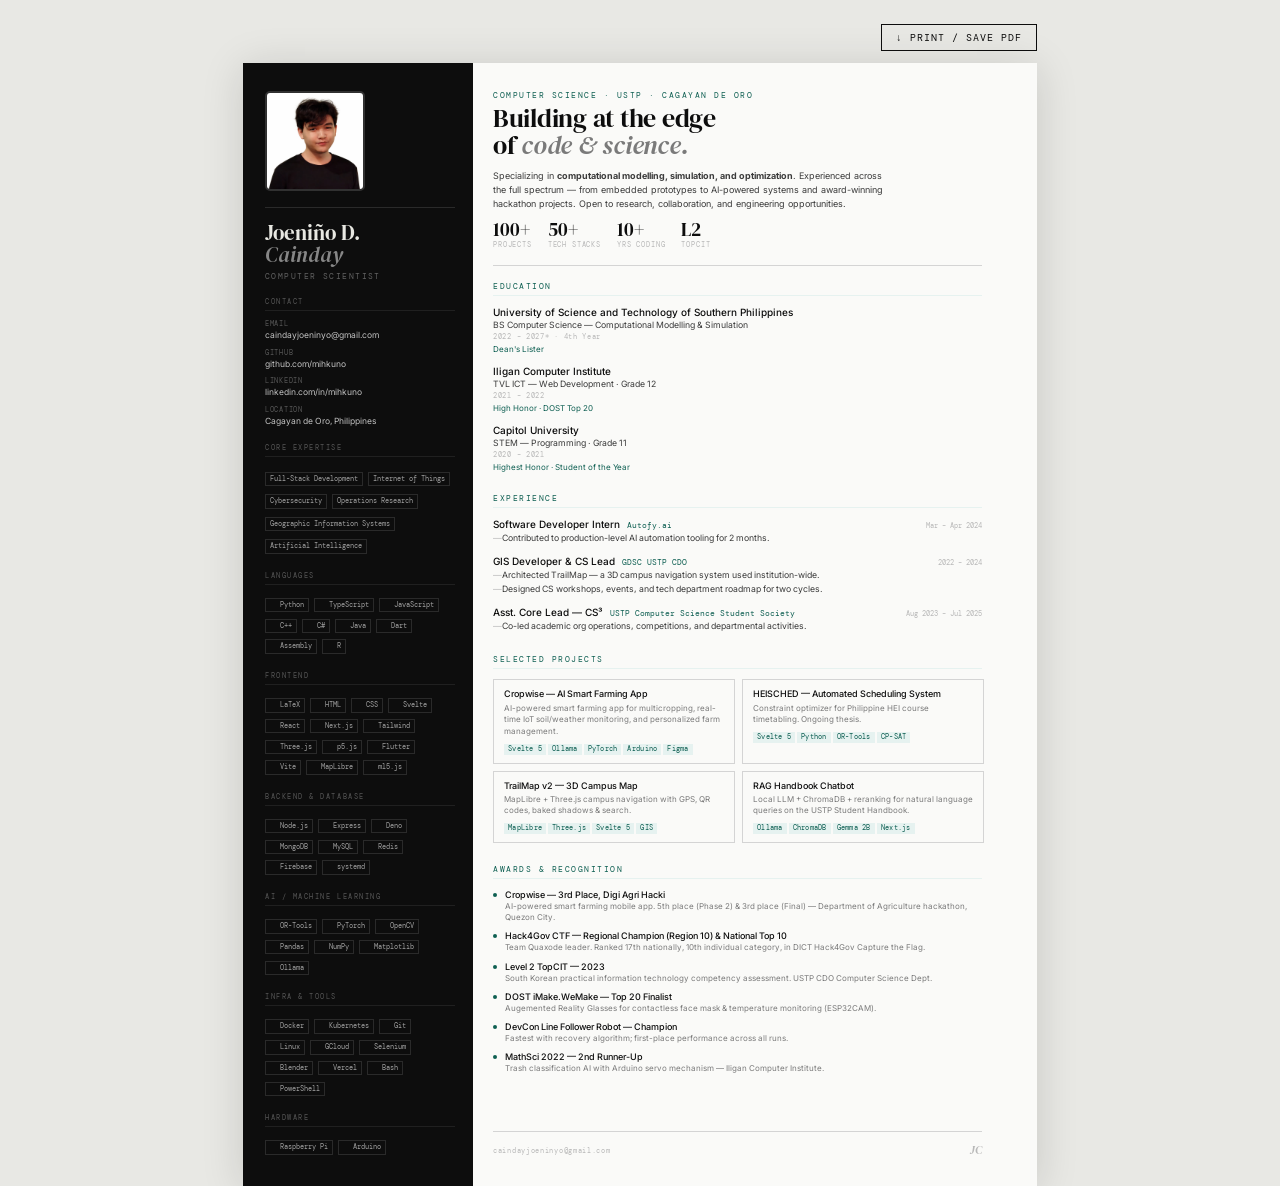
==== commit cbb48ed9: "fix: spacer height" ====
--- a/resume.html
+++ b/resume.html
@@ -166,7 +166,7 @@
     <button class="util-btn" onclick="window.print()">&#8595; Print / Save PDF</button>
   </div>
   <!-- spacer: in-flow element whose height JS sets to PAGE_H * scale, driving scroll height -->
-  <div id="spacer"></div>
+  <!-- <div id="spacer"></div> -->
   <!-- page-wrap: never reflows; only transformed -->
   <div id="page-wrap">
     <div class="page">
@@ -461,7 +461,7 @@
 
 <script>
 (function() {
-  var PAGE_W = 794, PAGE_H = 0, PAD = 48;
+  var PAGE_W = 794, PAGE_H = 1123, PAD = 48;
   var wrap    = document.getElementById('page-wrap');
   var spacer  = document.getElementById('spacer');
   var utilBar = document.getElementById('util-bar');
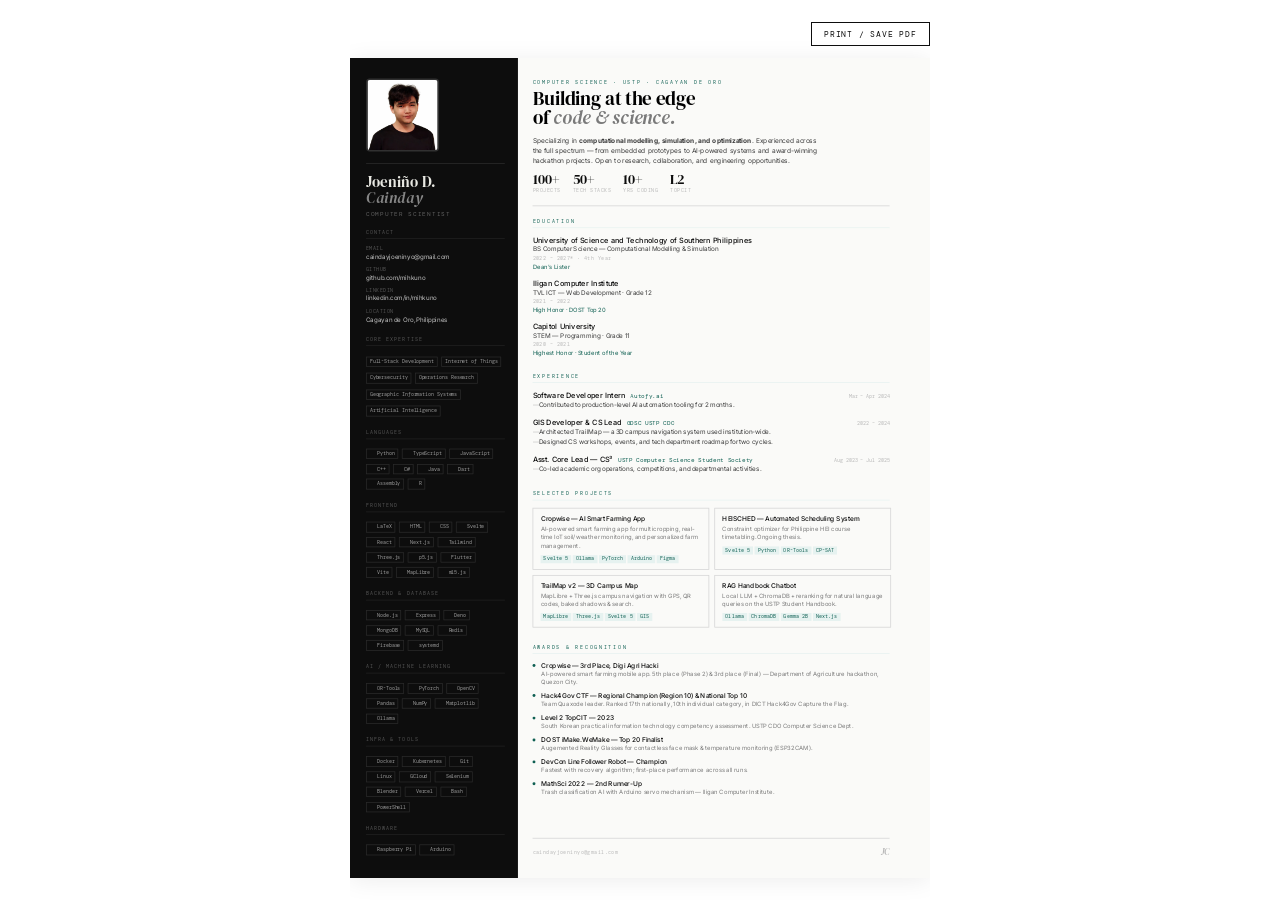
==== commit 7150c1f5: "fix: responsive static content positions" ====
--- a/resume.html
+++ b/resume.html
@@ -17,63 +17,78 @@
   --ff-serif: 'DM Serif Display', Georgia, serif;
   --ff-sans: 'Inter', sans-serif;
   --ff-mono: 'DM Mono', monospace;
-}
-
-/* ── PRINT ── */
-@media print {
-  @page { margin: 0; size: A4 portrait; }
-  html, body { width: 794px !important; height: 1123px !important; overflow: hidden !important; background: white !important; }
-  .no-print { display: none !important; }
-  #outer { padding: 0 !important; background: white !important; min-height: 0 !important; }
-  #page-wrap { transform: none !important; }
-  #spacer { display: none !important; }
-  .page { box-shadow: none !important; -webkit-print-color-adjust: exact; print-color-adjust: exact; }
-}
-
-/* ── SCREEN ── */
-html, body { background: #e8e8e4; font-family: var(--ff-sans); color: var(--ink); }
-body { overflow-x: hidden; overflow-y: auto; min-height: 100vh; }
-
-#outer {
-  min-height: 100vh;
-  padding: 24px 0 48px;
+  
+  /* Viewer specific colors */
+  --pdf-bg: #ffffff;
+  --pdf-accent: #e8e8e4;
+}
+
+/* ── SCREEN & VIEWER LAYOUT ── */
+html, body { 
+  background: var(--pdf-bg); 
+  font-family: var(--ff-sans); 
+  height: 100dvh;
+  overflow: hidden;
+  display: flex;
+  align-items: center;
+  justify-content: center;
+}
+
+/* Layout Wrapper aligns button to the page bounds */
+.layout-wrapper {
   display: flex;
   flex-direction: column;
+  align-items: flex-end; /* Aligns print button to the top right */
+  gap: 12px;
+}
+
+.print-btn {
+  font-family: var(--ff-mono);
+  font-size: 8px;
+  letter-spacing: 0.1em;
+  text-transform: uppercase;
+
+  padding: 6px 12px;
+  background: transparent;
+  border: 1px solid var(--ink);
+  color: var(--ink);
+  
+  cursor: pointer;
+  display: flex;
   align-items: center;
-  gap: 12px;
+  gap: 6px;
+  
+  /* transition: background 0.15s, color 0.15s, transform 0.1s; */
+}
+
+/* match hover behavior */
+.print-btn:hover {
+  border: none;
+  background: var(--ink);
+  color: #fff;
+}
+
+/* keep icon consistent */
+.print-btn svg {
+  width: 14px;
+  height: 14px;
+  fill: currentColor;
+}
+
+/* Scale Container solves the CSS transform bounds issue */
+.scale-container {
   position: relative;
-}
-
-#util-bar {
-  display: flex;
-  justify-content: flex-end;
-  gap: 10px;
-  width: 794px; /* overridden by JS */
-  flex-shrink: 0;
-}
-.util-btn {
-  font-family: var(--ff-mono); font-size: 10px; letter-spacing: 0.1em;
-  text-transform: uppercase; padding: 6px 14px;
-  border: 1px solid var(--ink); background: transparent;
-  cursor: pointer; color: var(--ink); transition: background .15s, color .15s;
-}
-.util-btn:hover { background: var(--ink); color: #fff; }
-
-/*
-  #page-wrap is transform-only — it never participates in layout sizing.
-  #spacer (a flex sibling) is given height = PAGE_H * scale by JS
-  so the outer div scrolls correctly.
-  transform-origin: top left + translateX(tx) centers the scaled page.
-*/
+  /* Width and height are set dynamically by JS to match scaled page */
+}
+
 #page-wrap {
-  transform-origin: top left;
-  flex-shrink: 0;
   width: 794px;
-  height: 0;
-  overflow: visible;
-  align-self: flex-start; /* prevents flexbox from stretching it */
-}
-#spacer { flex-shrink: 0; width: 1px; align-self: flex-start; }
+  height: 1123px;
+  transform-origin: top left; /* Changed to top left for wrapper logic */
+  box-shadow: 0 4px 32px rgba(0,0,0,0.08); /* Lighter shadow for white bg */
+  background: var(--paper);
+}
+
 
 /* ══ THE PAGE — hard-locked 794×1123, never reflows ══ */
 .page {
@@ -84,7 +99,6 @@
   grid-template-columns: 200px 594px;
   grid-template-rows: 1123px;
   position: relative;
-  box-shadow: 0 4px 40px rgba(0,0,0,0.14);
   overflow: hidden;
 }
 
@@ -158,335 +172,375 @@
 .page-footer { display: flex; justify-content: space-between; align-items: center; border-top: 1px solid var(--rule); padding-top: 10px; margin-top: auto; }
 .footer-note { font-family: var(--ff-mono); font-size: 7px; color: var(--ink-faint); letter-spacing: 0.1em; white-space: nowrap; }
 .footer-initials { font-family: var(--ff-serif); font-size: 12px; color: var(--ink-faint); font-style: italic; }
+
+/* ── PRINT STYLES ── */
+@media print {
+  @page { margin: 0; size: A4 portrait; }
+  html, body { 
+    width: 794px !important; 
+    height: 1123px !important; 
+    overflow: hidden !important; 
+    background: white !important; 
+    display: block !important;
+  }
+  .no-print { display: none !important; }
+  .layout-wrapper, .scale-container {
+    margin: 0 !important;
+    padding: 0 !important;
+    width: auto !important;
+    height: auto !important;
+    display: block !important;
+  }
+  #page-wrap { 
+    transform: none !important; 
+    box-shadow: none !important; 
+  }
+  .page { 
+    -webkit-print-color-adjust: exact; 
+    print-color-adjust: exact; 
+  }
+}
 </style>
 </head>
 <body>
-<div id="outer">
-  <div id="util-bar" class="no-print">
-    <button class="util-btn" onclick="window.print()">&#8595; Print / Save PDF</button>
-  </div>
-  <!-- spacer: in-flow element whose height JS sets to PAGE_H * scale, driving scroll height -->
-  <!-- <div id="spacer"></div> -->
-  <!-- page-wrap: never reflows; only transformed -->
-  <div id="page-wrap">
-    <div class="page">
-
-      <!-- LEFT COLUMN -->
-      <div class="col-left">
-        <div class="avatar-wrap">
-          <img src="/PORTFOLIO/public/000002.webp" alt="Joeniño D. Cainday"
-               onerror="this.src='/public/000002.webp'" />
+
+  <div class="layout-wrapper">
+    <button class="print-btn no-print" onclick="window.print()" title="Print / Save as PDF">
+      <!-- <svg xmlns="http://www.w3.org/2000/svg" viewBox="0 0 24 24">
+        <path d="M19 8H5c-1.66 0-3 1.34-3 3v6h4v4h12v-4h4v-6c0-1.66-1.34-3-3-3zm-3 11H8v-5h8v5zm3-7c-.55 0-1-.45-1-1s.45-1 1-1 1 .45 1 1-.45 1-1 1zm-1-9H6v4h12V3z"/>
+      </svg> -->
+      Print / Save PDF
+    </button>
+
+    <div class="scale-container">
+      <div id="page-wrap">
+        
+        <div class="page">
+          <!-- LEFT COLUMN -->
+      <div class="page">
+        <!-- LEFT COLUMN -->
+        <div class="col-left">
+          <div class="avatar-wrap">
+            <img src="/PORTFOLIO/public/000002.webp" alt="Joeniño D. Cainday"
+                 onerror="this.src='/public/000002.webp'" />
+          </div>
+          <div class="name-block">
+            <div class="name-first">Joeniño D.</div>
+            <div class="name-last">Cainday</div>
+            <div class="name-role">Computer Scientist</div>
+          </div>
+          <div class="l-section">
+            <div class="l-label">Contact</div>
+            <div class="contact-item">
+              <span class="contact-key">Email</span>
+              <span class="contact-val"><a href="mailto:caindayjoeninyo@gmail.com">caindayjoeninyo@gmail.com</a></span>
+            </div>
+            <div class="contact-item">
+              <span class="contact-key">GitHub</span>
+              <span class="contact-val"><a href="https://github.com/mihkuno" target="_blank">github.com/mihkuno</a></span>
+            </div>
+            <div class="contact-item">
+              <span class="contact-key">LinkedIn</span>
+              <span class="contact-val"><a href="https://www.linkedin.com/in/mihkuno" target="_blank">linkedin.com/in/mihkuno</a></span>
+            </div>
+            <div class="contact-item">
+              <span class="contact-key">Location</span>
+              <span class="contact-val">Cagayan de Oro, Philippines</span>
+            </div>
+          </div>
+          <div class="l-section">
+            <div class="l-label">Core Expertise</div>
+            <div>
+              <span class="skill-tag-l">Full-Stack Development</span>
+              <span class="skill-tag-l">Internet of Things</span>
+              <span class="skill-tag-l">Cybersecurity</span>
+              <span class="skill-tag-l">Operations Research</span>
+              <span class="skill-tag-l">Geographic Information Systems</span>
+              <span class="skill-tag-l">Artificial Intelligence</span>
+            </div>
+          </div>
+          <div class="l-section">
+            <div class="l-label">Languages</div>
+            <div>
+              <span class="skill-tag-l"><img src="https://cdn.jsdelivr.net/gh/devicons/devicon/icons/python/python-original.svg">Python</span>
+              <span class="skill-tag-l"><img src="https://cdn.jsdelivr.net/gh/devicons/devicon/icons/typescript/typescript-original.svg">TypeScript</span>
+              <span class="skill-tag-l"><img src="https://cdn.jsdelivr.net/gh/devicons/devicon/icons/javascript/javascript-original.svg">JavaScript</span>
+              <span class="skill-tag-l"><img src="https://cdn.jsdelivr.net/gh/devicons/devicon/icons/cplusplus/cplusplus-original.svg">C++</span>
+              <span class="skill-tag-l"><img src="https://cdn.jsdelivr.net/gh/devicons/devicon/icons/csharp/csharp-original.svg">C#</span>
+              <span class="skill-tag-l"><img src="https://cdn.jsdelivr.net/gh/devicons/devicon/icons/java/java-original.svg">Java</span>
+              <span class="skill-tag-l"><img src="https://cdn.jsdelivr.net/gh/devicons/devicon/icons/dart/dart-original.svg">Dart</span>
+              <span class="skill-tag-l"><img src="https://cdn.jsdelivr.net/gh/devicons/devicon/icons/c/c-original.svg">Assembly</span>
+              <span class="skill-tag-l"><img src="https://cdn.jsdelivr.net/gh/devicons/devicon/icons/r/r-original.svg">R</span>
+            </div>
+          </div>
+          <div class="l-section">
+            <div class="l-label">Frontend</div>
+            <div>
+              <span class="skill-tag-l"><img src="https://cdn.simpleicons.org/latex/black/white">LaTeX</span>
+              <span class="skill-tag-l"><img src="https://cdn.jsdelivr.net/gh/devicons/devicon/icons/html5/html5-original.svg">HTML</span>
+              <span class="skill-tag-l"><img src="https://cdn.jsdelivr.net/gh/devicons/devicon/icons/css3/css3-original.svg">CSS</span>
+              <span class="skill-tag-l"><img src="https://cdn.jsdelivr.net/gh/devicons/devicon/icons/svelte/svelte-original.svg">Svelte</span>
+              <span class="skill-tag-l"><img src="https://cdn.jsdelivr.net/gh/devicons/devicon/icons/react/react-original.svg">React</span>
+              <span class="skill-tag-l"><img src="https://cdn.jsdelivr.net/gh/devicons/devicon/icons/nextjs/nextjs-original.svg">Next.js</span>
+              <span class="skill-tag-l"><img src="https://cdn.jsdelivr.net/gh/devicons/devicon/icons/tailwindcss/tailwindcss-original.svg">Tailwind</span>
+              <span class="skill-tag-l"><img src="https://cdn.simpleicons.org/three.js/black/white">Three.js</span>
+              <span class="skill-tag-l"><img src="https://cdn.jsdelivr.net/gh/devicons/devicon/icons/p5js/p5js-original.svg">p5.js</span>
+              <span class="skill-tag-l"><img src="https://cdn.jsdelivr.net/gh/devicons/devicon/icons/flutter/flutter-original.svg">Flutter</span>
+              <span class="skill-tag-l"><img src="https://cdn.jsdelivr.net/gh/devicons/devicon/icons/vitejs/vitejs-original.svg">Vite</span>
+              <span class="skill-tag-l"><img src="https://cdn.simpleicons.org/maplibre/black/white">MapLibre</span>
+              <span class="skill-tag-l"><img src="https://cdn.jsdelivr.net/gh/devicons/devicon/icons/javascript/javascript-original.svg">ml5.js</span>
+            </div>
+          </div>
+          <div class="l-section">
+            <div class="l-label">Backend &amp; Database</div>
+            <div>
+              <span class="skill-tag-l"><img src="https://cdn.jsdelivr.net/gh/devicons/devicon/icons/nodejs/nodejs-original.svg">Node.js</span>
+              <span class="skill-tag-l"><img src="https://cdn.simpleicons.org/express/black/white">Express</span>
+              <span class="skill-tag-l"><img src="https://cdn.simpleicons.org/deno/black/white">Deno</span>
+              <span class="skill-tag-l"><img src="https://cdn.jsdelivr.net/gh/devicons/devicon/icons/mongodb/mongodb-original.svg">MongoDB</span>
+              <span class="skill-tag-l"><img src="https://cdn.jsdelivr.net/gh/devicons/devicon/icons/mysql/mysql-original.svg">MySQL</span>
+              <span class="skill-tag-l"><img src="https://cdn.jsdelivr.net/gh/devicons/devicon/icons/redis/redis-original.svg">Redis</span>
+              <span class="skill-tag-l"><img src="https://cdn.jsdelivr.net/gh/devicons/devicon/icons/firebase/firebase-plain.svg">Firebase</span>
+              <span class="skill-tag-l"><img src="https://cdn.jsdelivr.net/gh/devicons/devicon/icons/linux/linux-original.svg">systemd</span>
+            </div>
+          </div>
+          <div class="l-section">
+            <div class="l-label">AI / Machine Learning</div>
+            <div>
+              <span class="skill-tag-l"><img src="https://cdn.jsdelivr.net/gh/devicons/devicon/icons/google/google-original.svg">OR-Tools</span>
+              <span class="skill-tag-l"><img src="https://cdn.jsdelivr.net/gh/devicons/devicon/icons/pytorch/pytorch-original.svg">PyTorch</span>
+              <span class="skill-tag-l"><img src="https://cdn.jsdelivr.net/gh/devicons/devicon/icons/opencv/opencv-original.svg">OpenCV</span>
+              <span class="skill-tag-l"><img src="https://cdn.jsdelivr.net/gh/devicons/devicon/icons/pandas/pandas-original.svg">Pandas</span>
+              <span class="skill-tag-l"><img src="https://cdn.jsdelivr.net/gh/devicons/devicon/icons/numpy/numpy-original.svg">NumPy</span>
+              <span class="skill-tag-l"><img src="https://cdn.jsdelivr.net/gh/devicons/devicon/icons/matplotlib/matplotlib-original.svg">Matplotlib</span>
+              <span class="skill-tag-l"><img src="https://cdn.simpleicons.org/ollama/black/white">Ollama</span>
+            </div>
+          </div>
+          <div class="l-section">
+            <div class="l-label">Infra &amp; Tools</div>
+            <div>
+              <span class="skill-tag-l"><img src="https://cdn.jsdelivr.net/gh/devicons/devicon/icons/docker/docker-original.svg">Docker</span>
+              <span class="skill-tag-l"><img src="https://cdn.jsdelivr.net/gh/devicons/devicon/icons/kubernetes/kubernetes-plain.svg">Kubernetes</span>
+              <span class="skill-tag-l"><img src="https://cdn.jsdelivr.net/gh/devicons/devicon/icons/git/git-original.svg">Git</span>
+              <span class="skill-tag-l"><img src="https://cdn.jsdelivr.net/gh/devicons/devicon/icons/linux/linux-original.svg">Linux</span>
+              <span class="skill-tag-l"><img src="https://cdn.jsdelivr.net/gh/devicons/devicon/icons/googlecloud/googlecloud-original.svg">GCloud</span>
+              <span class="skill-tag-l"><img src="https://cdn.jsdelivr.net/gh/devicons/devicon/icons/selenium/selenium-original.svg">Selenium</span>
+              <span class="skill-tag-l"><img src="https://cdn.jsdelivr.net/gh/devicons/devicon/icons/blender/blender-original.svg">Blender</span>
+              <span class="skill-tag-l"><img src="https://cdn.simpleicons.org/vercel/black/white">Vercel</span>
+              <span class="skill-tag-l"><img src="https://cdn.jsdelivr.net/gh/devicons/devicon/icons/bash/bash-original.svg">Bash</span>
+              <span class="skill-tag-l"><img src="https://cdn.jsdelivr.net/gh/devicons/devicon/icons/powershell/powershell-original.svg">PowerShell</span>
+            </div>
+          </div>
+          <div class="l-section">
+            <div class="l-label">Hardware</div>
+            <div>
+              <span class="skill-tag-l"><img src="https://cdn.jsdelivr.net/gh/devicons/devicon/icons/raspberrypi/raspberrypi-original.svg">Raspberry Pi</span>
+              <span class="skill-tag-l"><img src="https://cdn.jsdelivr.net/gh/devicons/devicon/icons/arduino/arduino-original.svg">Arduino</span>
+            </div>
+          </div>
         </div>
-        <div class="name-block">
-          <div class="name-first">Joeniño D.</div>
-          <div class="name-last">Cainday</div>
-          <div class="name-role">Computer Scientist</div>
+
+        <!-- RIGHT COLUMN -->
+        <div class="col-right">
+          <div class="intro">
+            <div class="intro-eyebrow">Computer Science · USTP · Cagayan de Oro</div>
+            <div class="intro-headline">Building at the edge<br>of <em>code &amp; science.</em></div>
+            <div class="intro-bio">
+              Specializing in <strong>computational modelling, simulation,
+              and optimization</strong>. Experienced across the full spectrum — from embedded prototypes
+              to AI-powered systems and award-winning hackathon projects. Open to research, collaboration,
+              and engineering opportunities.
+            </div>
+            <div class="stats-row">
+              <div class="stat"><div class="stat-n">100+</div><div class="stat-l">Projects</div></div>
+              <div class="stat"><div class="stat-n">50+</div><div class="stat-l">Tech Stacks</div></div>
+              <div class="stat"><div class="stat-n">10+</div><div class="stat-l">Yrs Coding</div></div>
+              <div class="stat"><div class="stat-n">L2</div><div class="stat-l">TopCIT</div></div>
+            </div>
+          </div>
+
+          <div class="r-section">
+            <div class="r-label">Education</div>
+            <div class="edu-item-r">
+              <div class="edu-school-r">University of Science and Technology of Southern Philippines</div>
+              <div class="edu-deg-r">BS Computer Science — Computational Modelling &amp; Simulation</div>
+              <div class="edu-yr-r">2022 – 2027* · 4th Year</div>
+              <div class="edu-honor-r">Dean's Lister</div>
+            </div>
+            <div class="edu-item-r">
+              <div class="edu-school-r">Iligan Computer Institute</div>
+              <div class="edu-deg-r">TVL ICT — Web Development · Grade 12</div>
+              <div class="edu-yr-r">2021 – 2022</div>
+              <div class="edu-honor-r">High Honor · DOST Top 20</div>
+            </div>
+            <div class="edu-item-r">
+              <div class="edu-school-r">Capitol University</div>
+              <div class="edu-deg-r">STEM — Programming · Grade 11</div>
+              <div class="edu-yr-r">2020 – 2021</div>
+              <div class="edu-honor-r">Highest Honor · Student of the Year</div>
+            </div>
+          </div>
+
+          <div class="r-section">
+            <div class="r-label">Experience</div>
+            <div class="exp-entry">
+              <div class="exp-head">
+                <div class="exp-title">Software Developer Intern</div>
+                <div class="exp-co">Autofy.ai</div>
+                <div class="exp-dates">Mar – Apr 2024</div>
+              </div>
+              <ul class="exp-bullets">
+                <li>Contributed to production-level AI automation tooling for 2 months.</li>
+              </ul>
+            </div>
+            <div class="exp-entry">
+              <div class="exp-head">
+                <div class="exp-title">GIS Developer &amp; CS Lead</div>
+                <div class="exp-co">GDSC USTP CDO</div>
+                <div class="exp-dates">2022 – 2024</div>
+              </div>
+              <ul class="exp-bullets">
+                <li>Architected TrailMap — a 3D campus navigation system used institution-wide.</li>
+                <li>Designed CS workshops, events, and tech department roadmap for two cycles.</li>
+              </ul>
+            </div>
+            <div class="exp-entry">
+              <div class="exp-head">
+                <div class="exp-title">Asst. Core Lead — CS³</div>
+                <div class="exp-co">USTP Computer Science Student Society</div>
+                <div class="exp-dates">Aug 2023 – Jul 2025</div>
+              </div>
+              <ul class="exp-bullets">
+                <li>Co-led academic org operations, competitions, and departmental activities.</li>
+              </ul>
+            </div>
+          </div>
+
+          <div class="r-section">
+            <div class="r-label">Selected Projects</div>
+            <div class="projects-grid">
+              <div class="proj-card">
+                <div class="proj-title">Cropwise — AI Smart Farming App</div>
+                <div class="proj-desc">AI-powered smart farming app for multicropping, real-time IoT soil/weather monitoring, and personalized farm management.</div>
+                <div class="proj-stack">
+                  <span class="proj-pill">Svelte 5</span><span class="proj-pill">Ollama</span><span class="proj-pill">PyTorch</span><span class="proj-pill">Arduino</span><span class="proj-pill">Figma</span>
+                </div>
+              </div>
+              <div class="proj-card">
+                <div class="proj-title">HEISCHED — Automated Scheduling System</div>
+                <div class="proj-desc">Constraint optimizer for Philippine HEI course timetabling. Ongoing thesis.</div>
+                <div class="proj-stack">
+                  <span class="proj-pill">Svelte 5</span><span class="proj-pill">Python</span><span class="proj-pill">OR-Tools</span><span class="proj-pill">CP-SAT</span>
+                </div>
+              </div>
+              <div class="proj-card">
+                <div class="proj-title">TrailMap v2 — 3D Campus Map</div>
+                <div class="proj-desc">MapLibre + Three.js campus navigation with GPS, QR codes, baked shadows &amp; search.</div>
+                <div class="proj-stack">
+                  <span class="proj-pill">MapLibre</span><span class="proj-pill">Three.js</span><span class="proj-pill">Svelte 5</span><span class="proj-pill">GIS</span>
+                </div>
+              </div>
+              <div class="proj-card">
+                <div class="proj-title">RAG Handbook Chatbot</div>
+                <div class="proj-desc">Local LLM + ChromaDB + reranking for natural language queries on the USTP Student Handbook.</div>
+                <div class="proj-stack">
+                  <span class="proj-pill">Ollama</span><span class="proj-pill">ChromaDB</span><span class="proj-pill">Gemma 2B</span><span class="proj-pill">Next.js</span>
+                </div>
+              </div>
+            </div>
+          </div>
+
+          <div class="r-section">
+            <div class="r-label">Awards &amp; Recognition</div>
+            <div class="award-item">
+              <div class="award-dot"></div>
+              <div class="award-body">
+                <div class="award-title">Cropwise — 3rd Place, Digi Agri Hacki</div>
+                <div class="award-sub">AI-powered smart farming mobile app. 5th place (Phase 2) &amp; 3rd place (Final) — Department of Agriculture hackathon, Quezon City.</div>
+              </div>
+            </div>
+            <div class="award-item">
+              <div class="award-dot"></div>
+              <div class="award-body">
+                <div class="award-title">Hack4Gov CTF — Regional Champion (Region 10) &amp; National Top 10</div>
+                <div class="award-sub">Team Quaxode leader. Ranked 17th nationally, 10th individual category, in DICT Hack4Gov Capture the Flag.</div>
+              </div>
+            </div>
+            <div class="award-item">
+              <div class="award-dot"></div>
+              <div class="award-body">
+                <div class="award-title">Level 2 TopCIT — 2023</div>
+                <div class="award-sub">South Korean practical information technology competency assessment. USTP CDO Computer Science Dept.</div>
+              </div>
+            </div>
+            <div class="award-item">
+              <div class="award-dot"></div>
+              <div class="award-body">
+                <div class="award-title">DOST iMake.WeMake — Top 20 Finalist</div>
+                <div class="award-sub">Augemented Reality Glasses for contactless face mask &amp; temperature monitoring (ESP32CAM).</div>
+              </div>
+            </div>
+            <div class="award-item">
+              <div class="award-dot"></div>
+              <div class="award-body">
+                <div class="award-title">DevCon Line Follower Robot — Champion</div>
+                <div class="award-sub">Fastest with recovery algorithm; first-place performance across all runs.</div>
+              </div>
+            </div>
+            <div class="award-item">
+              <div class="award-dot"></div>
+              <div class="award-body">
+                <div class="award-title">MathSci 2022 — 2nd Runner-Up</div>
+                <div class="award-sub">Trash classification AI with Arduino servo mechanism — Iligan Computer Institute.</div>
+              </div>
+            </div>
+          </div>
+
+          <div class="page-footer">
+            <div class="footer-note">caindayjoeninyo@gmail.com</div>
+            <div class="footer-initials">JC</div>
+          </div>
         </div>
-        <div class="l-section">
-          <div class="l-label">Contact</div>
-          <div class="contact-item">
-            <span class="contact-key">Email</span>
-            <span class="contact-val"><a href="mailto:caindayjoeninyo@gmail.com">caindayjoeninyo@gmail.com</a></span>
-          </div>
-          <div class="contact-item">
-            <span class="contact-key">GitHub</span>
-            <span class="contact-val"><a href="https://github.com/mihkuno" target="_blank">github.com/mihkuno</a></span>
-          </div>
-          <div class="contact-item">
-            <span class="contact-key">LinkedIn</span>
-            <span class="contact-val"><a href="https://www.linkedin.com/in/mihkuno" target="_blank">linkedin.com/in/mihkuno</a></span>
-          </div>
-          <div class="contact-item">
-            <span class="contact-key">Location</span>
-            <span class="contact-val">Cagayan de Oro, Philippines</span>
-          </div>
-        </div>
-        <div class="l-section">
-          <div class="l-label">Core Expertise</div>
-          <div>
-            <span class="skill-tag-l">Full-Stack Development</span>
-            <span class="skill-tag-l">Internet of Things</span>
-            <span class="skill-tag-l">Cybersecurity</span>
-            <span class="skill-tag-l">Operations Research</span>
-            <span class="skill-tag-l">Geographic Information Systems</span>
-            <span class="skill-tag-l">Artificial Intelligence</span>
-          </div>
-        </div>
-        <div class="l-section">
-          <div class="l-label">Languages</div>
-          <div>
-            <span class="skill-tag-l"><img src="https://cdn.jsdelivr.net/gh/devicons/devicon/icons/python/python-original.svg">Python</span>
-            <span class="skill-tag-l"><img src="https://cdn.jsdelivr.net/gh/devicons/devicon/icons/typescript/typescript-original.svg">TypeScript</span>
-            <span class="skill-tag-l"><img src="https://cdn.jsdelivr.net/gh/devicons/devicon/icons/javascript/javascript-original.svg">JavaScript</span>
-            <span class="skill-tag-l"><img src="https://cdn.jsdelivr.net/gh/devicons/devicon/icons/cplusplus/cplusplus-original.svg">C++</span>
-            <span class="skill-tag-l"><img src="https://cdn.jsdelivr.net/gh/devicons/devicon/icons/csharp/csharp-original.svg">C#</span>
-            <span class="skill-tag-l"><img src="https://cdn.jsdelivr.net/gh/devicons/devicon/icons/java/java-original.svg">Java</span>
-            <span class="skill-tag-l"><img src="https://cdn.jsdelivr.net/gh/devicons/devicon/icons/dart/dart-original.svg">Dart</span>
-            <span class="skill-tag-l"><img src="https://cdn.jsdelivr.net/gh/devicons/devicon/icons/c/c-original.svg">Assembly</span>
-            <span class="skill-tag-l"><img src="https://cdn.jsdelivr.net/gh/devicons/devicon/icons/r/r-original.svg">R</span>
-          </div>
-        </div>
-        <div class="l-section">
-          <div class="l-label">Frontend</div>
-          <div>
-            <span class="skill-tag-l"><img src="https://cdn.simpleicons.org/latex/black/white">LaTeX</span>
-            <span class="skill-tag-l"><img src="https://cdn.jsdelivr.net/gh/devicons/devicon/icons/html5/html5-original.svg">HTML</span>
-            <span class="skill-tag-l"><img src="https://cdn.jsdelivr.net/gh/devicons/devicon/icons/css3/css3-original.svg">CSS</span>
-            <span class="skill-tag-l"><img src="https://cdn.jsdelivr.net/gh/devicons/devicon/icons/svelte/svelte-original.svg">Svelte</span>
-            <span class="skill-tag-l"><img src="https://cdn.jsdelivr.net/gh/devicons/devicon/icons/react/react-original.svg">React</span>
-            <span class="skill-tag-l"><img src="https://cdn.jsdelivr.net/gh/devicons/devicon/icons/nextjs/nextjs-original.svg">Next.js</span>
-            <span class="skill-tag-l"><img src="https://cdn.jsdelivr.net/gh/devicons/devicon/icons/tailwindcss/tailwindcss-original.svg">Tailwind</span>
-            <span class="skill-tag-l"><img src="https://cdn.simpleicons.org/three.js/black/white">Three.js</span>
-            <span class="skill-tag-l"><img src="https://cdn.jsdelivr.net/gh/devicons/devicon/icons/p5js/p5js-original.svg">p5.js</span>
-            <span class="skill-tag-l"><img src="https://cdn.jsdelivr.net/gh/devicons/devicon/icons/flutter/flutter-original.svg">Flutter</span>
-            <span class="skill-tag-l"><img src="https://cdn.jsdelivr.net/gh/devicons/devicon/icons/vitejs/vitejs-original.svg">Vite</span>
-            <span class="skill-tag-l"><img src="https://cdn.simpleicons.org/maplibre/black/white">MapLibre</span>
-            <span class="skill-tag-l"><img src="https://cdn.jsdelivr.net/gh/devicons/devicon/icons/javascript/javascript-original.svg">ml5.js</span>
-          </div>
-        </div>
-        <div class="l-section">
-          <div class="l-label">Backend &amp; Database</div>
-          <div>
-            <span class="skill-tag-l"><img src="https://cdn.jsdelivr.net/gh/devicons/devicon/icons/nodejs/nodejs-original.svg">Node.js</span>
-            <span class="skill-tag-l"><img src="https://cdn.simpleicons.org/express/black/white">Express</span>
-            <span class="skill-tag-l"><img src="https://cdn.simpleicons.org/deno/black/white">Deno</span>
-            <span class="skill-tag-l"><img src="https://cdn.jsdelivr.net/gh/devicons/devicon/icons/mongodb/mongodb-original.svg">MongoDB</span>
-            <span class="skill-tag-l"><img src="https://cdn.jsdelivr.net/gh/devicons/devicon/icons/mysql/mysql-original.svg">MySQL</span>
-            <span class="skill-tag-l"><img src="https://cdn.jsdelivr.net/gh/devicons/devicon/icons/redis/redis-original.svg">Redis</span>
-            <span class="skill-tag-l"><img src="https://cdn.jsdelivr.net/gh/devicons/devicon/icons/firebase/firebase-plain.svg">Firebase</span>
-            <span class="skill-tag-l"><img src="https://cdn.jsdelivr.net/gh/devicons/devicon/icons/linux/linux-original.svg">systemd</span>
-          </div>
-        </div>
-        <div class="l-section">
-          <div class="l-label">AI / Machine Learning</div>
-          <div>
-            <span class="skill-tag-l"><img src="https://cdn.jsdelivr.net/gh/devicons/devicon/icons/google/google-original.svg">OR-Tools</span>
-            <span class="skill-tag-l"><img src="https://cdn.jsdelivr.net/gh/devicons/devicon/icons/pytorch/pytorch-original.svg">PyTorch</span>
-            <span class="skill-tag-l"><img src="https://cdn.jsdelivr.net/gh/devicons/devicon/icons/opencv/opencv-original.svg">OpenCV</span>
-            <span class="skill-tag-l"><img src="https://cdn.jsdelivr.net/gh/devicons/devicon/icons/pandas/pandas-original.svg">Pandas</span>
-            <span class="skill-tag-l"><img src="https://cdn.jsdelivr.net/gh/devicons/devicon/icons/numpy/numpy-original.svg">NumPy</span>
-            <span class="skill-tag-l"><img src="https://cdn.jsdelivr.net/gh/devicons/devicon/icons/matplotlib/matplotlib-original.svg">Matplotlib</span>
-            <span class="skill-tag-l"><img src="https://cdn.simpleicons.org/ollama/black/white">Ollama</span>
-          </div>
-        </div>
-        <div class="l-section">
-          <div class="l-label">Infra &amp; Tools</div>
-          <div>
-            <span class="skill-tag-l"><img src="https://cdn.jsdelivr.net/gh/devicons/devicon/icons/docker/docker-original.svg">Docker</span>
-            <span class="skill-tag-l"><img src="https://cdn.jsdelivr.net/gh/devicons/devicon/icons/kubernetes/kubernetes-plain.svg">Kubernetes</span>
-            <span class="skill-tag-l"><img src="https://cdn.jsdelivr.net/gh/devicons/devicon/icons/git/git-original.svg">Git</span>
-            <span class="skill-tag-l"><img src="https://cdn.jsdelivr.net/gh/devicons/devicon/icons/linux/linux-original.svg">Linux</span>
-            <span class="skill-tag-l"><img src="https://cdn.jsdelivr.net/gh/devicons/devicon/icons/googlecloud/googlecloud-original.svg">GCloud</span>
-            <span class="skill-tag-l"><img src="https://cdn.jsdelivr.net/gh/devicons/devicon/icons/selenium/selenium-original.svg">Selenium</span>
-            <span class="skill-tag-l"><img src="https://cdn.jsdelivr.net/gh/devicons/devicon/icons/blender/blender-original.svg">Blender</span>
-            <span class="skill-tag-l"><img src="https://cdn.simpleicons.org/vercel/black/white">Vercel</span>
-            <span class="skill-tag-l"><img src="https://cdn.jsdelivr.net/gh/devicons/devicon/icons/bash/bash-original.svg">Bash</span>
-            <span class="skill-tag-l"><img src="https://cdn.jsdelivr.net/gh/devicons/devicon/icons/powershell/powershell-original.svg">PowerShell</span>
-          </div>
-        </div>
-        <div class="l-section">
-          <div class="l-label">Hardware</div>
-          <div>
-            <span class="skill-tag-l"><img src="https://cdn.jsdelivr.net/gh/devicons/devicon/icons/raspberrypi/raspberrypi-original.svg">Raspberry Pi</span>
-            <span class="skill-tag-l"><img src="https://cdn.jsdelivr.net/gh/devicons/devicon/icons/arduino/arduino-original.svg">Arduino</span>
-          </div>
-        </div>
+
       </div>
-
-      <!-- RIGHT COLUMN -->
-      <div class="col-right">
-        <div class="intro">
-          <div class="intro-eyebrow">Computer Science · USTP · Cagayan de Oro</div>
-          <div class="intro-headline">Building at the edge<br>of <em>code &amp; science.</em></div>
-          <div class="intro-bio">
-            Specializing in <strong>computational modelling, simulation,
-            and optimization</strong>. Experienced across the full spectrum — from embedded prototypes
-            to AI-powered systems and award-winning hackathon projects. Open to research, collaboration,
-            and engineering opportunities.
-          </div>
-          <div class="stats-row">
-            <div class="stat"><div class="stat-n">100+</div><div class="stat-l">Projects</div></div>
-            <div class="stat"><div class="stat-n">50+</div><div class="stat-l">Tech Stacks</div></div>
-            <div class="stat"><div class="stat-n">10+</div><div class="stat-l">Yrs Coding</div></div>
-            <div class="stat"><div class="stat-n">L2</div><div class="stat-l">TopCIT</div></div>
-          </div>
-        </div>
-
-        <div class="r-section">
-          <div class="r-label">Education</div>
-          <div class="edu-item-r">
-            <div class="edu-school-r">University of Science and Technology of Southern Philippines</div>
-            <div class="edu-deg-r">BS Computer Science — Computational Modelling &amp; Simulation</div>
-            <div class="edu-yr-r">2022 – 2027* · 4th Year</div>
-            <div class="edu-honor-r">Dean's Lister</div>
-          </div>
-          <div class="edu-item-r">
-            <div class="edu-school-r">Iligan Computer Institute</div>
-            <div class="edu-deg-r">TVL ICT — Web Development · Grade 12</div>
-            <div class="edu-yr-r">2021 – 2022</div>
-            <div class="edu-honor-r">High Honor · DOST Top 20</div>
-          </div>
-          <div class="edu-item-r">
-            <div class="edu-school-r">Capitol University</div>
-            <div class="edu-deg-r">STEM — Programming · Grade 11</div>
-            <div class="edu-yr-r">2020 – 2021</div>
-            <div class="edu-honor-r">Highest Honor · Student of the Year</div>
-          </div>
-        </div>
-
-        <div class="r-section">
-          <div class="r-label">Experience</div>
-          <div class="exp-entry">
-            <div class="exp-head">
-              <div class="exp-title">Software Developer Intern</div>
-              <div class="exp-co">Autofy.ai</div>
-              <div class="exp-dates">Mar – Apr 2024</div>
-            </div>
-            <ul class="exp-bullets">
-              <li>Contributed to production-level AI automation tooling for 2 months.</li>
-            </ul>
-          </div>
-          <div class="exp-entry">
-            <div class="exp-head">
-              <div class="exp-title">GIS Developer &amp; CS Lead</div>
-              <div class="exp-co">GDSC USTP CDO</div>
-              <div class="exp-dates">2022 – 2024</div>
-            </div>
-            <ul class="exp-bullets">
-              <li>Architected TrailMap — a 3D campus navigation system used institution-wide.</li>
-              <li>Designed CS workshops, events, and tech department roadmap for two cycles.</li>
-            </ul>
-          </div>
-          <div class="exp-entry">
-            <div class="exp-head">
-              <div class="exp-title">Asst. Core Lead — CS³</div>
-              <div class="exp-co">USTP Computer Science Student Society</div>
-              <div class="exp-dates">Aug 2023 – Jul 2025</div>
-            </div>
-            <ul class="exp-bullets">
-              <li>Co-led academic org operations, competitions, and departmental activities.</li>
-            </ul>
-          </div>
-        </div>
-
-        <div class="r-section">
-          <div class="r-label">Selected Projects</div>
-          <div class="projects-grid">
-            <div class="proj-card">
-              <div class="proj-title">Cropwise — AI Smart Farming App</div>
-              <div class="proj-desc">AI-powered smart farming app for multicropping, real-time IoT soil/weather monitoring, and personalized farm management.</div>
-              <div class="proj-stack">
-                <span class="proj-pill">Svelte 5</span><span class="proj-pill">Ollama</span><span class="proj-pill">PyTorch</span><span class="proj-pill">Arduino</span><span class="proj-pill">Figma</span>
-              </div>
-            </div>
-            <div class="proj-card">
-              <div class="proj-title">HEISCHED — Automated Scheduling System</div>
-              <div class="proj-desc">Constraint optimizer for Philippine HEI course timetabling. Ongoing thesis.</div>
-              <div class="proj-stack">
-                <span class="proj-pill">Svelte 5</span><span class="proj-pill">Python</span><span class="proj-pill">OR-Tools</span><span class="proj-pill">CP-SAT</span>
-              </div>
-            </div>
-            <div class="proj-card">
-              <div class="proj-title">TrailMap v2 — 3D Campus Map</div>
-              <div class="proj-desc">MapLibre + Three.js campus navigation with GPS, QR codes, baked shadows &amp; search.</div>
-              <div class="proj-stack">
-                <span class="proj-pill">MapLibre</span><span class="proj-pill">Three.js</span><span class="proj-pill">Svelte 5</span><span class="proj-pill">GIS</span>
-              </div>
-            </div>
-            <div class="proj-card">
-              <div class="proj-title">RAG Handbook Chatbot</div>
-              <div class="proj-desc">Local LLM + ChromaDB + reranking for natural language queries on the USTP Student Handbook.</div>
-              <div class="proj-stack">
-                <span class="proj-pill">Ollama</span><span class="proj-pill">ChromaDB</span><span class="proj-pill">Gemma 2B</span><span class="proj-pill">Next.js</span>
-              </div>
-            </div>
-          </div>
-        </div>
-
-        <div class="r-section">
-          <div class="r-label">Awards &amp; Recognition</div>
-          <div class="award-item">
-            <div class="award-dot"></div>
-            <div class="award-body">
-              <div class="award-title">Cropwise — 3rd Place, Digi Agri Hacki</div>
-              <div class="award-sub">AI-powered smart farming mobile app. 5th place (Phase 2) &amp; 3rd place (Final) — Department of Agriculture hackathon, Quezon City.</div>
-            </div>
-          </div>
-          <div class="award-item">
-            <div class="award-dot"></div>
-            <div class="award-body">
-              <div class="award-title">Hack4Gov CTF — Regional Champion (Region 10) &amp; National Top 10</div>
-              <div class="award-sub">Team Quaxode leader. Ranked 17th nationally, 10th individual category, in DICT Hack4Gov Capture the Flag.</div>
-            </div>
-          </div>
-          <div class="award-item">
-            <div class="award-dot"></div>
-            <div class="award-body">
-              <div class="award-title">Level 2 TopCIT — 2023</div>
-              <div class="award-sub">South Korean practical information technology competency assessment. USTP CDO Computer Science Dept.</div>
-            </div>
-          </div>
-          <div class="award-item">
-            <div class="award-dot"></div>
-            <div class="award-body">
-              <div class="award-title">DOST iMake.WeMake — Top 20 Finalist</div>
-              <div class="award-sub">Augemented Reality Glasses for contactless face mask &amp; temperature monitoring (ESP32CAM).</div>
-            </div>
-          </div>
-          <div class="award-item">
-            <div class="award-dot"></div>
-            <div class="award-body">
-              <div class="award-title">DevCon Line Follower Robot — Champion</div>
-              <div class="award-sub">Fastest with recovery algorithm; first-place performance across all runs.</div>
-            </div>
-          </div>
-          <div class="award-item">
-            <div class="award-dot"></div>
-            <div class="award-body">
-              <div class="award-title">MathSci 2022 — 2nd Runner-Up</div>
-              <div class="award-sub">Trash classification AI with Arduino servo mechanism — Iligan Computer Institute.</div>
-            </div>
-          </div>
-        </div>
-
-        <div class="page-footer">
-          <div class="footer-note">caindayjoeninyo@gmail.com</div>
-          <div class="footer-initials">JC</div>
-        </div>
-      </div>
-
     </div>
   </div>
-</div>
 
 <script>
-(function() {
-  var PAGE_W = 794, PAGE_H = 1123, PAD = 48;
-  var wrap    = document.getElementById('page-wrap');
-  var spacer  = document.getElementById('spacer');
-  var utilBar = document.getElementById('util-bar');
-
-  function rescale() {
-    var vw    = window.innerWidth;
-    var scale = Math.min(1, (vw - PAD) / PAGE_W);
-    var tx    = (vw - PAGE_W * scale) / 2;
-
-    // Purely visual transform — zero reflow
-    wrap.style.transform = 'translateX(' + tx + 'px) scale(' + scale + ')';
-
-    // Spacer height = visual height of the scaled page
-    spacer.style.height = (PAGE_H * scale) + 'px';
-
-    // Util bar matches visual page width, centered
-    utilBar.style.width      = (PAGE_W * scale) + 'px';
-    utilBar.style.marginLeft = tx + 'px';
-    utilBar.style.marginRight = '0';
-    utilBar.style.alignSelf  = 'flex-start';
+  function scalePageToFit() {
+    const scaleContainer = document.querySelector('.scale-container');
+    const pageWrap = document.getElementById('page-wrap');
+    
+    // Resume Base Dimensions
+    const PAGE_WIDTH = 794;
+    const PAGE_HEIGHT = 1123;
+    
+    // Get available space minus padding for button and margins
+    const paddingX = 40; 
+    const paddingY = 80; 
+    const availableWidth = window.innerWidth - paddingX;
+    const availableHeight = window.innerHeight - paddingY;
+    
+    // Calculate the scale needed to fit both width and height exactly inside the window
+    const scale = Math.min(
+      availableWidth / PAGE_WIDTH, 
+      availableHeight / PAGE_HEIGHT,
+      1 // Max scale of 1 (100%) so it doesn't get artificially enlarged on huge screens
+    );
+    
+    // Apply scale to the page
+    pageWrap.style.transform = `scale(${scale})`;
+    
+    // Update the scale container bounds to explicitly match the scaled page.
+    // This solves the CSS transform bounds issue, allowing Flexbox to center it perfectly.
+    scaleContainer.style.width = `${PAGE_WIDTH * scale}px`;
+    scaleContainer.style.height = `${PAGE_HEIGHT * scale}px`;
+
   }
 
-  rescale();
-  window.addEventListener('resize', rescale);
-})();
+  // Run on load and whenever the window is resized
+  window.addEventListener('DOMContentLoaded', scalePageToFit);
+  window.addEventListener('resize', scalePageToFit);
 </script>
 </body>
 </html>
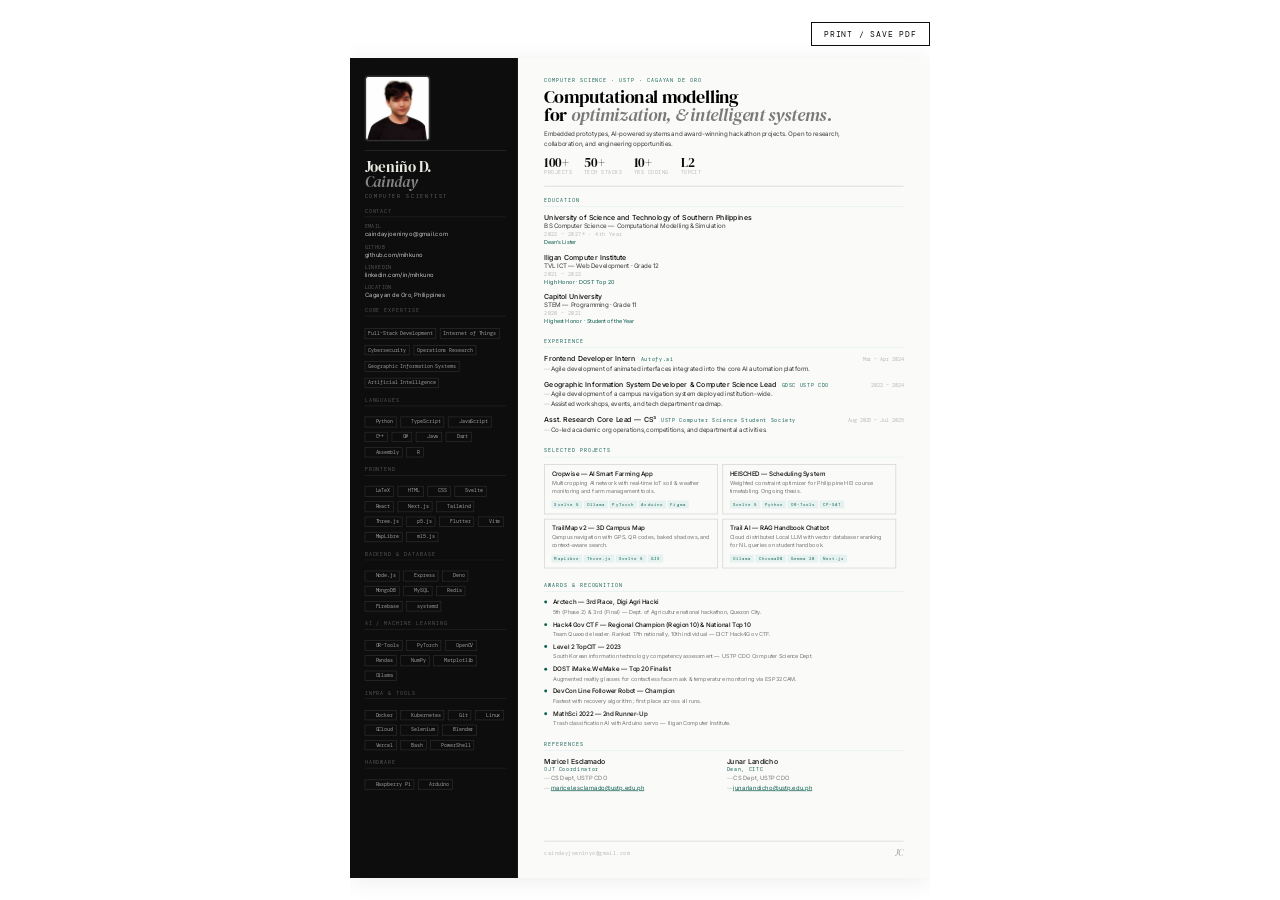
==== commit 3b1c12c6: "feat: validated some info and fix sidebar" ====
--- a/resume.html
+++ b/resume.html
@@ -17,16 +17,12 @@
   --ff-serif: 'DM Serif Display', Georgia, serif;
   --ff-sans: 'Inter', sans-serif;
   --ff-mono: 'DM Mono', monospace;
-  
-  /* Viewer specific colors */
   --pdf-bg: #ffffff;
-  --pdf-accent: #e8e8e4;
-}
-
-/* ── SCREEN & VIEWER LAYOUT ── */
-html, body { 
-  background: var(--pdf-bg); 
-  font-family: var(--ff-sans); 
+}
+
+html, body {
+  background: var(--pdf-bg);
+  font-family: var(--ff-sans);
   height: 100dvh;
   overflow: hidden;
   display: flex;
@@ -34,11 +30,10 @@
   justify-content: center;
 }
 
-/* Layout Wrapper aligns button to the page bounds */
 .layout-wrapper {
   display: flex;
   flex-direction: column;
-  align-items: flex-end; /* Aligns print button to the top right */
+  align-items: flex-end;
   gap: 12px;
 }
 
@@ -47,177 +42,164 @@
   font-size: 8px;
   letter-spacing: 0.1em;
   text-transform: uppercase;
-
   padding: 6px 12px;
   background: transparent;
   border: 1px solid var(--ink);
   color: var(--ink);
-  
   cursor: pointer;
   display: flex;
   align-items: center;
   gap: 6px;
-  
-  /* transition: background 0.15s, color 0.15s, transform 0.1s; */
-}
-
-/* match hover behavior */
+}
 .print-btn:hover {
   border: none;
   background: var(--ink);
   color: #fff;
 }
-
-/* keep icon consistent */
-.print-btn svg {
-  width: 14px;
-  height: 14px;
-  fill: currentColor;
-}
-
-/* Scale Container solves the CSS transform bounds issue */
-.scale-container {
-  position: relative;
-  /* Width and height are set dynamically by JS to match scaled page */
-}
+.print-btn svg { width: 14px; height: 14px; fill: currentColor; }
+
+.scale-container { position: relative; }
 
 #page-wrap {
   width: 794px;
   height: 1123px;
-  transform-origin: top left; /* Changed to top left for wrapper logic */
-  box-shadow: 0 4px 32px rgba(0,0,0,0.08); /* Lighter shadow for white bg */
+  transform-origin: top left;
+  box-shadow: 0 4px 32px rgba(0,0,0,0.08);
   background: var(--paper);
 }
 
-
-/* ══ THE PAGE — hard-locked 794×1123, never reflows ══ */
+/* ══ THE PAGE ══ */
 .page {
   width: 794px !important; min-width: 794px !important; max-width: 794px !important;
   height: 1123px !important; min-height: 1123px !important; max-height: 1123px !important;
   background: var(--paper);
   display: grid;
-  grid-template-columns: 200px 594px;
-  grid-template-rows: 1123px;
+  grid-template-columns: 230px 564px;
   position: relative;
   overflow: hidden;
 }
 
 /* ══ LEFT COLUMN ══ */
 .col-left {
-  width: 230px !important; min-width: 230px !important; max-width: 230px !important;
-  height: 1123px !important; overflow: hidden !important;
-  background: var(--ink); color: #e8e8e2;
-  padding: 28px 18px 28px 22px;
-  display: flex; flex-direction: column; gap: 16px;
-}
-.avatar-wrap { width: 100px; height: 100px; border-radius: 5px; overflow: hidden; border: 2px solid rgba(255,255,255,0.15); flex-shrink: 0; }
+  width: 230px !important;
+  min-width: 230px !important;
+  max-width: 230px !important;
+  height: 1123px !important;
+  overflow: hidden !important;
+  background: var(--ink);
+  color: #e8e8e2;
+  padding: 24px 16px 24px 20px;
+  display: flex;
+  flex-direction: column;
+  gap: 12px;
+}
+
+.avatar-wrap { width: 90px; height: 90px; border-radius: 5px; overflow: hidden; border: 2px solid rgba(255,255,255,0.15); flex-shrink: 0; }
 .avatar-wrap img { width: 100%; height: 100%; object-fit: cover; display: block; }
-.name-block { border-top: 1px solid rgba(255,255,255,0.12); padding-top: 14px; flex-shrink: 0; }
-.name-first { font-family: var(--ff-serif); font-size: 21px; line-height: 1.05; white-space: nowrap; }
-.name-last { font-family: var(--ff-serif); font-style: italic; font-size: 21px; line-height: 1.05; color: rgba(255,255,255,0.5); white-space: nowrap; }
-.name-role { font-family: var(--ff-mono); font-size: 8px; letter-spacing: 0.18em; text-transform: uppercase; color: rgba(255,255,255,0.35); margin-top: 5px; white-space: nowrap; }
-.l-section { display: flex; flex-direction: column; gap: 6px; flex-shrink: 0; }
-.l-label { font-family: var(--ff-mono); font-size: 7px; letter-spacing: 0.22em; text-transform: uppercase; color: rgba(255,255,255,0.3); border-bottom: 1px solid rgba(255,255,255,0.08); padding-bottom: 4px; margin-bottom: 2px; white-space: nowrap; }
-.contact-item { display: flex; flex-direction: column; gap: 2px; }
-.contact-key { font-family: var(--ff-mono); font-size: 7px; color: rgba(255,255,255,0.3); letter-spacing: 0.1em; text-transform: uppercase; white-space: nowrap; }
-.contact-val { font-size: 8.5px; color: rgba(255,255,255,0.75); word-break: break-all; line-height: 1.35; }
+
+.name-block { border-top: 1px solid rgba(255,255,255,0.12); padding-top: 12px; flex-shrink: 0; }
+.name-first { font-family: var(--ff-serif); font-size: 20px; line-height: 1.05; white-space: nowrap; }
+.name-last { font-family: var(--ff-serif); font-style: italic; font-size: 20px; line-height: 1.05; color: rgba(255,255,255,0.5); white-space: nowrap; }
+.name-role { font-family: var(--ff-mono); font-size: 7.5px; letter-spacing: 0.18em; text-transform: uppercase; color: rgba(255,255,255,0.35); margin-top: 4px; white-space: nowrap; }
+
+.l-section { display: flex; flex-direction: column; gap: 8px; flex-shrink: 0; }
+.l-label { font-family: var(--ff-mono); font-size: 6.5px; letter-spacing: 0.22em; text-transform: uppercase; color: rgba(255,255,255,0.3); border-bottom: 1px solid rgba(255,255,255,0.08); padding-bottom: 3px; margin-bottom: 1px; white-space: nowrap; }
+.contact-item { display: flex; flex-direction: column; gap: 1px; }
+.contact-key { font-family: var(--ff-mono); font-size: 6.5px; color: rgba(255,255,255,0.3); letter-spacing: 0.1em; text-transform: uppercase; white-space: nowrap; }
+.contact-val { font-size: 8px; color: rgba(255,255,255,0.75); word-break: break-all; line-height: 1.35; }
 .contact-val a { color: inherit; text-decoration: none; }
+
 .skill-tag-l { display: inline-flex; align-items: center; gap: 3px; font-family: var(--ff-mono); font-size: 6.5px; padding: 2px 4px; border: 1px solid rgba(255,255,255,0.12); color: rgba(255,255,255,0.6); margin: 1px 1px 1px 0; line-height: 1.3; white-space: nowrap; }
 .skill-tag-l img { width: 7px; height: 7px; flex-shrink: 0; }
 
 /* ══ RIGHT COLUMN ══ */
 .col-right {
-  width: 569px !important; min-width: 569px !important; max-width: 569px !important;
-  height: 1123px !important; overflow: hidden !important;
-  padding: 28px 40px; margin-left: 10px; display: flex; flex-direction: column; gap: 0;
-}
-.intro { padding-bottom: 16px; border-bottom: 1px solid var(--rule); margin-bottom: 16px; flex-shrink: 0; }
-.intro-eyebrow { font-family: var(--ff-mono); font-size: 7.5px; letter-spacing: 0.2em; text-transform: uppercase; color: var(--teal); margin-bottom: 5px; white-space: nowrap; }
-.intro-headline { font-family: var(--ff-serif); font-size: 26px; line-height: 1.05; font-weight: 400; letter-spacing: -0.01em; margin-bottom: 9px; }
+  width: 564px !important;
+  min-width: 564px !important;
+  max-width: 564px !important;
+  height: 1123px !important;
+  overflow: hidden !important;
+  padding: 26px 36px;
+  display: flex;
+  flex-direction: column;
+  gap: 0;
+}
+
+.intro { padding-bottom: 14px; border-bottom: 1px solid var(--rule); margin-bottom: 14px; flex-shrink: 0; }
+.intro-eyebrow { font-family: var(--ff-mono); font-size: 7px; letter-spacing: 0.2em; text-transform: uppercase; color: var(--teal); margin-bottom: 5px; white-space: nowrap; }
+.intro-headline { font-family: var(--ff-serif); font-size: 24px; line-height: 1.05; font-weight: 400; letter-spacing: -0.01em; margin-bottom: 8px; }
 .intro-headline em { font-style: italic; color: var(--ink-soft); }
-.intro-bio { font-size: 9px; color: var(--ink-mid); line-height: 1.6; width: 400px; }
+.intro-bio { font-size: 8.5px; color: var(--ink-mid); line-height: 1.6; width: 420px; }
 .stats-row { display: flex; gap: 16px; margin-top: 8px; }
 .stat { display: flex; flex-direction: column; gap: 1px; }
-.stat-n { font-family: var(--ff-serif); font-size: 19px; line-height: 1; color: var(--ink); white-space: nowrap; }
-.stat-l { font-family: var(--ff-mono); font-size: 7px; letter-spacing: 0.12em; text-transform: uppercase; color: var(--ink-faint); white-space: nowrap; }
-.r-section { margin-bottom: 22px; flex-shrink: 0; }
-.r-label { font-family: var(--ff-mono); font-size: 7.5px; letter-spacing: 0.2em; text-transform: uppercase; color: var(--teal); border-bottom: 1px solid var(--teal-light); padding-bottom: 4px; margin-bottom: 10px; white-space: nowrap; }
-.edu-item-r { margin-bottom: 11px; }
+.stat-n { font-family: var(--ff-serif); font-size: 18px; line-height: 1; color: var(--ink); white-space: nowrap; }
+.stat-l { font-family: var(--ff-mono); font-size: 6.5px; letter-spacing: 0.12em; text-transform: uppercase; color: var(--ink-faint); white-space: nowrap; }
+
+.r-section { margin-bottom: 18px; flex-shrink: 0; }
+.r-label { font-family: var(--ff-mono); font-size: 7px; letter-spacing: 0.2em; text-transform: uppercase; color: var(--teal); border-bottom: 1px solid var(--teal-light); padding-bottom: 4px; margin-bottom: 9px; white-space: nowrap; }
+
+.edu-item-r { margin-bottom: 10px; }
 .edu-item-r:last-child { margin-bottom: 0; }
-.edu-school-r { font-size: 10px; font-weight: 500; color: var(--ink); line-height: 1.3; }
-.edu-deg-r { font-size: 8.7px; color: var(--ink-mid); line-height: 1.4; }
-.edu-yr-r { font-family: var(--ff-mono); font-size: 7px; color: var(--ink-faint); letter-spacing: 0.1em; margin-top: 1px; white-space: nowrap; }
-.edu-honor-r { font-size: 8px; color: var(--teal); margin-top: 3px; }
-.exp-entry { margin-bottom: 10px; }
+.edu-school-r { font-size: 9.5px; font-weight: 500; color: var(--ink); line-height: 1.3; }
+.edu-deg-r { font-size: 8.5px; color: var(--ink-mid); line-height: 1.4; }
+.edu-yr-r { font-family: var(--ff-mono); font-size: 6.5px; color: var(--ink-faint); letter-spacing: 0.1em; margin-top: 1px; white-space: nowrap; }
+.edu-honor-r { font-size: 7.5px; color: var(--teal); margin-top: 2px; }
+
+.exp-entry { margin-bottom: 9px; }
 .exp-entry:last-child { margin-bottom: 0; }
 .exp-head { display: flex; align-items: baseline; gap: 7px; margin-bottom: 2px; }
-.exp-title { font-size: 10px; font-weight: 500; color: var(--ink); white-space: nowrap; }
-.exp-co { font-family: var(--ff-mono); font-size: 8px; color: var(--teal); white-space: nowrap; overflow: hidden; text-overflow: ellipsis; }
-.exp-dates { margin-left: auto; font-family: var(--ff-mono); font-size: 7px; color: var(--ink-faint); white-space: nowrap; }
+.exp-title { font-size: 9.5px; font-weight: 500; color: var(--ink); white-space: nowrap; }
+.exp-co { font-family: var(--ff-mono); font-size: 7.5px; color: var(--teal); white-space: nowrap; overflow: hidden; text-overflow: ellipsis; }
+.exp-dates { margin-left: auto; font-family: var(--ff-mono); font-size: 6.5px; color: var(--ink-faint); white-space: nowrap; }
 .exp-bullets { list-style: none; display: flex; flex-direction: column; gap: 1px; }
-.exp-bullets li { font-size: 8.7px; color: var(--ink-mid); line-height: 1.5; padding-left: 9px; position: relative; }
+.exp-bullets li { font-size: 8.5px; color: var(--ink-mid); line-height: 1.5; padding-left: 9px; position: relative; }
 .exp-bullets li::before { content: '—'; position: absolute; left: 0; color: var(--ink-faint); }
-.projects-grid { display: grid; grid-template-columns: 242px 242px; gap: 7px; }
-.proj-card { border: 1px solid var(--rule); padding: 8px 10px; display: flex; flex-direction: column; gap: 3px; width: 242px; overflow: hidden; }
-.proj-title { font-size: 9px; font-weight: 500; line-height: 1.25; color: var(--ink); }
-.proj-desc { font-size: 8px; color: var(--ink-soft); line-height: 1.45; }
+
+.projects-grid { display: grid; grid-template-columns: 238px 238px; gap: 6px; }
+.proj-card { border: 1px solid var(--rule); padding: 7px 9px; display: flex; flex-direction: column; gap: 3px; overflow: hidden; }
+.proj-title { font-size: 8.5px; font-weight: 500; line-height: 1.25; color: var(--ink); }
+.proj-desc { font-size: 7.5px; color: var(--ink-soft); line-height: 1.45; }
 .proj-stack { display: flex; flex-wrap: wrap; gap: 2px; margin-top: 3px; }
-.proj-pill { font-family: var(--ff-mono); font-size: 6.5px; padding: 1.5px 4px; background: var(--teal-light); color: var(--teal); letter-spacing: 0.04em; white-space: nowrap; }
-.award-item { display: flex; gap: 8px; align-items: flex-start; margin-bottom: 7px; }
+.proj-pill { font-family: var(--ff-mono); font-size: 6px; padding: 1.5px 4px; background: var(--teal-light); color: var(--teal); letter-spacing: 0.04em; white-space: nowrap; }
+
+.award-item { display: flex; gap: 8px; align-items: flex-start; margin-bottom: 6px; }
 .award-item:last-child { margin-bottom: 0; }
-.award-dot { width: 4px; height: 4px; border-radius: 50%; background: var(--teal); margin-top: 4px; flex-shrink: 0; }
-.award-body { display: flex; flex-direction: column; gap: 1px; }
-.award-title { font-size: 9px; font-weight: 500; color: var(--ink); }
-.award-sub { font-size: 8px; color: var(--ink-soft); line-height: 1.4; }
-.page-footer { display: flex; justify-content: space-between; align-items: center; border-top: 1px solid var(--rule); padding-top: 10px; margin-top: auto; }
+.award-dot { width: 4px; height: 4px; border-radius: 50%; background: var(--teal); margin-top: 3px; flex-shrink: 0; }
+.award-body { display: flex; flex-direction: column; gap: 4px; }
+.award-title { font-size: 8.5px; font-weight: 500; color: var(--ink); }
+.award-sub { font-size: 7.5px; color: var(--ink-soft); line-height: 1.4; }
+
+.page-footer { display: flex; justify-content: space-between; align-items: center; border-top: 1px solid var(--rule); padding-top: 8px; margin-top: auto; }
 .footer-note { font-family: var(--ff-mono); font-size: 7px; color: var(--ink-faint); letter-spacing: 0.1em; white-space: nowrap; }
 .footer-initials { font-family: var(--ff-serif); font-size: 12px; color: var(--ink-faint); font-style: italic; }
 
-/* ── PRINT STYLES ── */
 @media print {
   @page { margin: 0; size: A4 portrait; }
-  html, body { 
-    width: 794px !important; 
-    height: 1123px !important; 
-    overflow: hidden !important; 
-    background: white !important; 
+  html, body {
+    width: 794px !important;
+    height: 1123px !important;
+    overflow: hidden !important;
+    background: white !important;
     display: block !important;
   }
   .no-print { display: none !important; }
-  .layout-wrapper, .scale-container {
-    margin: 0 !important;
-    padding: 0 !important;
-    width: auto !important;
-    height: auto !important;
-    display: block !important;
-  }
-  #page-wrap { 
-    transform: none !important; 
-    box-shadow: none !important; 
-  }
-  .page { 
-    -webkit-print-color-adjust: exact; 
-    print-color-adjust: exact; 
-  }
+  .layout-wrapper, .scale-container { margin: 0 !important; padding: 0 !important; width: auto !important; height: auto !important; display: block !important; }
+  #page-wrap { transform: none !important; box-shadow: none !important; }
+  .page { -webkit-print-color-adjust: exact; print-color-adjust: exact; }
 }
 </style>
 </head>
 <body>
 
-  <div class="layout-wrapper">
-    <button class="print-btn no-print" onclick="window.print()" title="Print / Save as PDF">
-      <!-- <svg xmlns="http://www.w3.org/2000/svg" viewBox="0 0 24 24">
-        <path d="M19 8H5c-1.66 0-3 1.34-3 3v6h4v4h12v-4h4v-6c0-1.66-1.34-3-3-3zm-3 11H8v-5h8v5zm3-7c-.55 0-1-.45-1-1s.45-1 1-1 1 .45 1 1-.45 1-1 1zm-1-9H6v4h12V3z"/>
-      </svg> -->
-      Print / Save PDF
-    </button>
-
-    <div class="scale-container">
-      <div id="page-wrap">
-        
-        <div class="page">
-          <!-- LEFT COLUMN -->
+<div class="layout-wrapper">
+  <button class="print-btn no-print" onclick="window.print()" title="Print / Save as PDF">
+    Print / Save PDF
+  </button>
+
+  <div class="scale-container">
+    <div id="page-wrap">
       <div class="page">
+
         <!-- LEFT COLUMN -->
         <div class="col-left">
           <div class="avatar-wrap">
@@ -344,12 +326,9 @@
         <div class="col-right">
           <div class="intro">
             <div class="intro-eyebrow">Computer Science · USTP · Cagayan de Oro</div>
-            <div class="intro-headline">Building at the edge<br>of <em>code &amp; science.</em></div>
+            <div class="intro-headline">Computational modelling <br>for <em>optimization, &amp; intelligent systems.</em></div>
             <div class="intro-bio">
-              Specializing in <strong>computational modelling, simulation,
-              and optimization</strong>. Experienced across the full spectrum — from embedded prototypes
-              to AI-powered systems and award-winning hackathon projects. Open to research, collaboration,
-              and engineering opportunities.
+              Embedded prototypes, AI-powered systems and award-winning hackathon projects. Open to research, collaboration, and engineering opportunities.
             </div>
             <div class="stats-row">
               <div class="stat"><div class="stat-n">100+</div><div class="stat-l">Projects</div></div>
@@ -385,28 +364,28 @@
             <div class="r-label">Experience</div>
             <div class="exp-entry">
               <div class="exp-head">
-                <div class="exp-title">Software Developer Intern</div>
+                <div class="exp-title">Frontend Developer Intern</div>
                 <div class="exp-co">Autofy.ai</div>
                 <div class="exp-dates">Mar – Apr 2024</div>
               </div>
               <ul class="exp-bullets">
-                <li>Contributed to production-level AI automation tooling for 2 months.</li>
+                <li>Agile development of animated interfaces integrated into the core AI automation platform.</li>
               </ul>
             </div>
             <div class="exp-entry">
               <div class="exp-head">
-                <div class="exp-title">GIS Developer &amp; CS Lead</div>
+                <div class="exp-title">Geographic Information System Developer &amp; Computer Science Lead</div>
                 <div class="exp-co">GDSC USTP CDO</div>
                 <div class="exp-dates">2022 – 2024</div>
               </div>
               <ul class="exp-bullets">
-                <li>Architected TrailMap — a 3D campus navigation system used institution-wide.</li>
-                <li>Designed CS workshops, events, and tech department roadmap for two cycles.</li>
+                <li>Agile development of a campus navigation system deployed institution-wide.</li>
+                <li>Assisted workshops, events, and tech department roadmap.</li>
               </ul>
             </div>
             <div class="exp-entry">
               <div class="exp-head">
-                <div class="exp-title">Asst. Core Lead — CS³</div>
+                <div class="exp-title">Asst. Research Core Lead — CS³</div>
                 <div class="exp-co">USTP Computer Science Student Society</div>
                 <div class="exp-dates">Aug 2023 – Jul 2025</div>
               </div>
@@ -421,28 +400,28 @@
             <div class="projects-grid">
               <div class="proj-card">
                 <div class="proj-title">Cropwise — AI Smart Farming App</div>
-                <div class="proj-desc">AI-powered smart farming app for multicropping, real-time IoT soil/weather monitoring, and personalized farm management.</div>
+                <div class="proj-desc">Multicropping AI network with real-time IoT soil &amp; weather monitoring and farm management tools.</div>
                 <div class="proj-stack">
                   <span class="proj-pill">Svelte 5</span><span class="proj-pill">Ollama</span><span class="proj-pill">PyTorch</span><span class="proj-pill">Arduino</span><span class="proj-pill">Figma</span>
                 </div>
               </div>
               <div class="proj-card">
-                <div class="proj-title">HEISCHED — Automated Scheduling System</div>
-                <div class="proj-desc">Constraint optimizer for Philippine HEI course timetabling. Ongoing thesis.</div>
+                <div class="proj-title">HEISCHED — Scheduling System</div>
+                <div class="proj-desc">Weighted constraint optimizer for Philippine HEI course timetabling. Ongoing thesis.</div>
                 <div class="proj-stack">
                   <span class="proj-pill">Svelte 5</span><span class="proj-pill">Python</span><span class="proj-pill">OR-Tools</span><span class="proj-pill">CP-SAT</span>
                 </div>
               </div>
               <div class="proj-card">
                 <div class="proj-title">TrailMap v2 — 3D Campus Map</div>
-                <div class="proj-desc">MapLibre + Three.js campus navigation with GPS, QR codes, baked shadows &amp; search.</div>
+                <div class="proj-desc">Campus navigation with GPS, QR codes, baked shadows, and context-aware search.</div>
                 <div class="proj-stack">
                   <span class="proj-pill">MapLibre</span><span class="proj-pill">Three.js</span><span class="proj-pill">Svelte 5</span><span class="proj-pill">GIS</span>
                 </div>
               </div>
               <div class="proj-card">
-                <div class="proj-title">RAG Handbook Chatbot</div>
-                <div class="proj-desc">Local LLM + ChromaDB + reranking for natural language queries on the USTP Student Handbook.</div>
+                <div class="proj-title">Trail AI — RAG Handbook Chatbot</div>
+                <div class="proj-desc">Cloud distributed Local LLM with vector database reranking for NL queries on student handbook.</div>
                 <div class="proj-stack">
                   <span class="proj-pill">Ollama</span><span class="proj-pill">ChromaDB</span><span class="proj-pill">Gemma 2B</span><span class="proj-pill">Next.js</span>
                 </div>
@@ -455,46 +434,71 @@
             <div class="award-item">
               <div class="award-dot"></div>
               <div class="award-body">
-                <div class="award-title">Cropwise — 3rd Place, Digi Agri Hacki</div>
-                <div class="award-sub">AI-powered smart farming mobile app. 5th place (Phase 2) &amp; 3rd place (Final) — Department of Agriculture hackathon, Quezon City.</div>
+                <div class="award-title">Arctech — 3rd Place, Digi Agri Hacki</div>
+                <div class="award-sub">5th (Phase 2) &amp; 3rd (Final) — Dept. of Agriculture national hackathon, Quezon City.</div>
               </div>
             </div>
             <div class="award-item">
               <div class="award-dot"></div>
               <div class="award-body">
                 <div class="award-title">Hack4Gov CTF — Regional Champion (Region 10) &amp; National Top 10</div>
-                <div class="award-sub">Team Quaxode leader. Ranked 17th nationally, 10th individual category, in DICT Hack4Gov Capture the Flag.</div>
+                <div class="award-sub">Team Quaxode leader. Ranked 17th nationally, 10th individual — DICT Hack4Gov CTF.</div>
               </div>
             </div>
             <div class="award-item">
               <div class="award-dot"></div>
               <div class="award-body">
                 <div class="award-title">Level 2 TopCIT — 2023</div>
-                <div class="award-sub">South Korean practical information technology competency assessment. USTP CDO Computer Science Dept.</div>
+                <div class="award-sub">South Korean information technology competency assessment — USTP CDO Computer Science Dept.</div>
               </div>
             </div>
             <div class="award-item">
               <div class="award-dot"></div>
               <div class="award-body">
                 <div class="award-title">DOST iMake.WeMake — Top 20 Finalist</div>
-                <div class="award-sub">Augemented Reality Glasses for contactless face mask &amp; temperature monitoring (ESP32CAM).</div>
+                <div class="award-sub">Augmented realtiy glasses for contactless face mask &amp; temperature monitoring via ESP32CAM.</div>
               </div>
             </div>
             <div class="award-item">
               <div class="award-dot"></div>
               <div class="award-body">
                 <div class="award-title">DevCon Line Follower Robot — Champion</div>
-                <div class="award-sub">Fastest with recovery algorithm; first-place performance across all runs.</div>
+                <div class="award-sub">Fastest with recovery algorithm; first place across all runs.</div>
               </div>
             </div>
             <div class="award-item">
               <div class="award-dot"></div>
               <div class="award-body">
                 <div class="award-title">MathSci 2022 — 2nd Runner-Up</div>
-                <div class="award-sub">Trash classification AI with Arduino servo mechanism — Iligan Computer Institute.</div>
-              </div>
-            </div>
-          </div>
+                <div class="award-sub">Trash classification AI with Arduino servo — Iligan Computer Institute.</div>
+              </div>
+            </div>
+          </div>
+
+          <div class="r-section">
+  <div class="r-label">References</div>
+  <div style="display:grid;grid-template-columns:1fr 1fr;gap:8px">
+
+    <div>
+      <div class="exp-title">Maricel Esclamado</div>
+      <div class="exp-co">OJT Coordinator</div>
+      <ul class="exp-bullets" style="margin-top:2px">
+        <li style="font-size:8px;color:var(--ink-soft)">CS Dept, USTP CDO</li>
+        <li style="font-size:8px"><a href="mailto:maricel.esclamado@ustp.edu.ph" style="color:var(--teal)">maricel.esclamado@ustp.edu.ph</a></li>
+      </ul>
+    </div>
+
+    <div>
+      <div class="exp-title">Junar Landicho</div>
+      <div class="exp-co">Dean, CITC</div>
+      <ul class="exp-bullets" style="margin-top:2px">
+        <li style="font-size:8px;color:var(--ink-soft)">CS Dept, USTP CDO</li>
+        <li style="font-size:8px"><a href="mailto:junarlandicho@ustp.edu.ph" style="color:var(--teal)">junarlandicho@ustp.edu.ph</a></li>
+      </ul>
+    </div>
+
+  </div>
+</div>
 
           <div class="page-footer">
             <div class="footer-note">caindayjoeninyo@gmail.com</div>
@@ -505,40 +509,27 @@
       </div>
     </div>
   </div>
+</div>
 
 <script>
   function scalePageToFit() {
     const scaleContainer = document.querySelector('.scale-container');
     const pageWrap = document.getElementById('page-wrap');
-    
-    // Resume Base Dimensions
     const PAGE_WIDTH = 794;
     const PAGE_HEIGHT = 1123;
-    
-    // Get available space minus padding for button and margins
-    const paddingX = 40; 
-    const paddingY = 80; 
+    const paddingX = 40;
+    const paddingY = 80;
     const availableWidth = window.innerWidth - paddingX;
     const availableHeight = window.innerHeight - paddingY;
-    
-    // Calculate the scale needed to fit both width and height exactly inside the window
     const scale = Math.min(
-      availableWidth / PAGE_WIDTH, 
+      availableWidth / PAGE_WIDTH,
       availableHeight / PAGE_HEIGHT,
-      1 // Max scale of 1 (100%) so it doesn't get artificially enlarged on huge screens
+      1
     );
-    
-    // Apply scale to the page
     pageWrap.style.transform = `scale(${scale})`;
-    
-    // Update the scale container bounds to explicitly match the scaled page.
-    // This solves the CSS transform bounds issue, allowing Flexbox to center it perfectly.
     scaleContainer.style.width = `${PAGE_WIDTH * scale}px`;
     scaleContainer.style.height = `${PAGE_HEIGHT * scale}px`;
-
   }
-
-  // Run on load and whenever the window is resized
   window.addEventListener('DOMContentLoaded', scalePageToFit);
   window.addEventListener('resize', scalePageToFit);
 </script>
